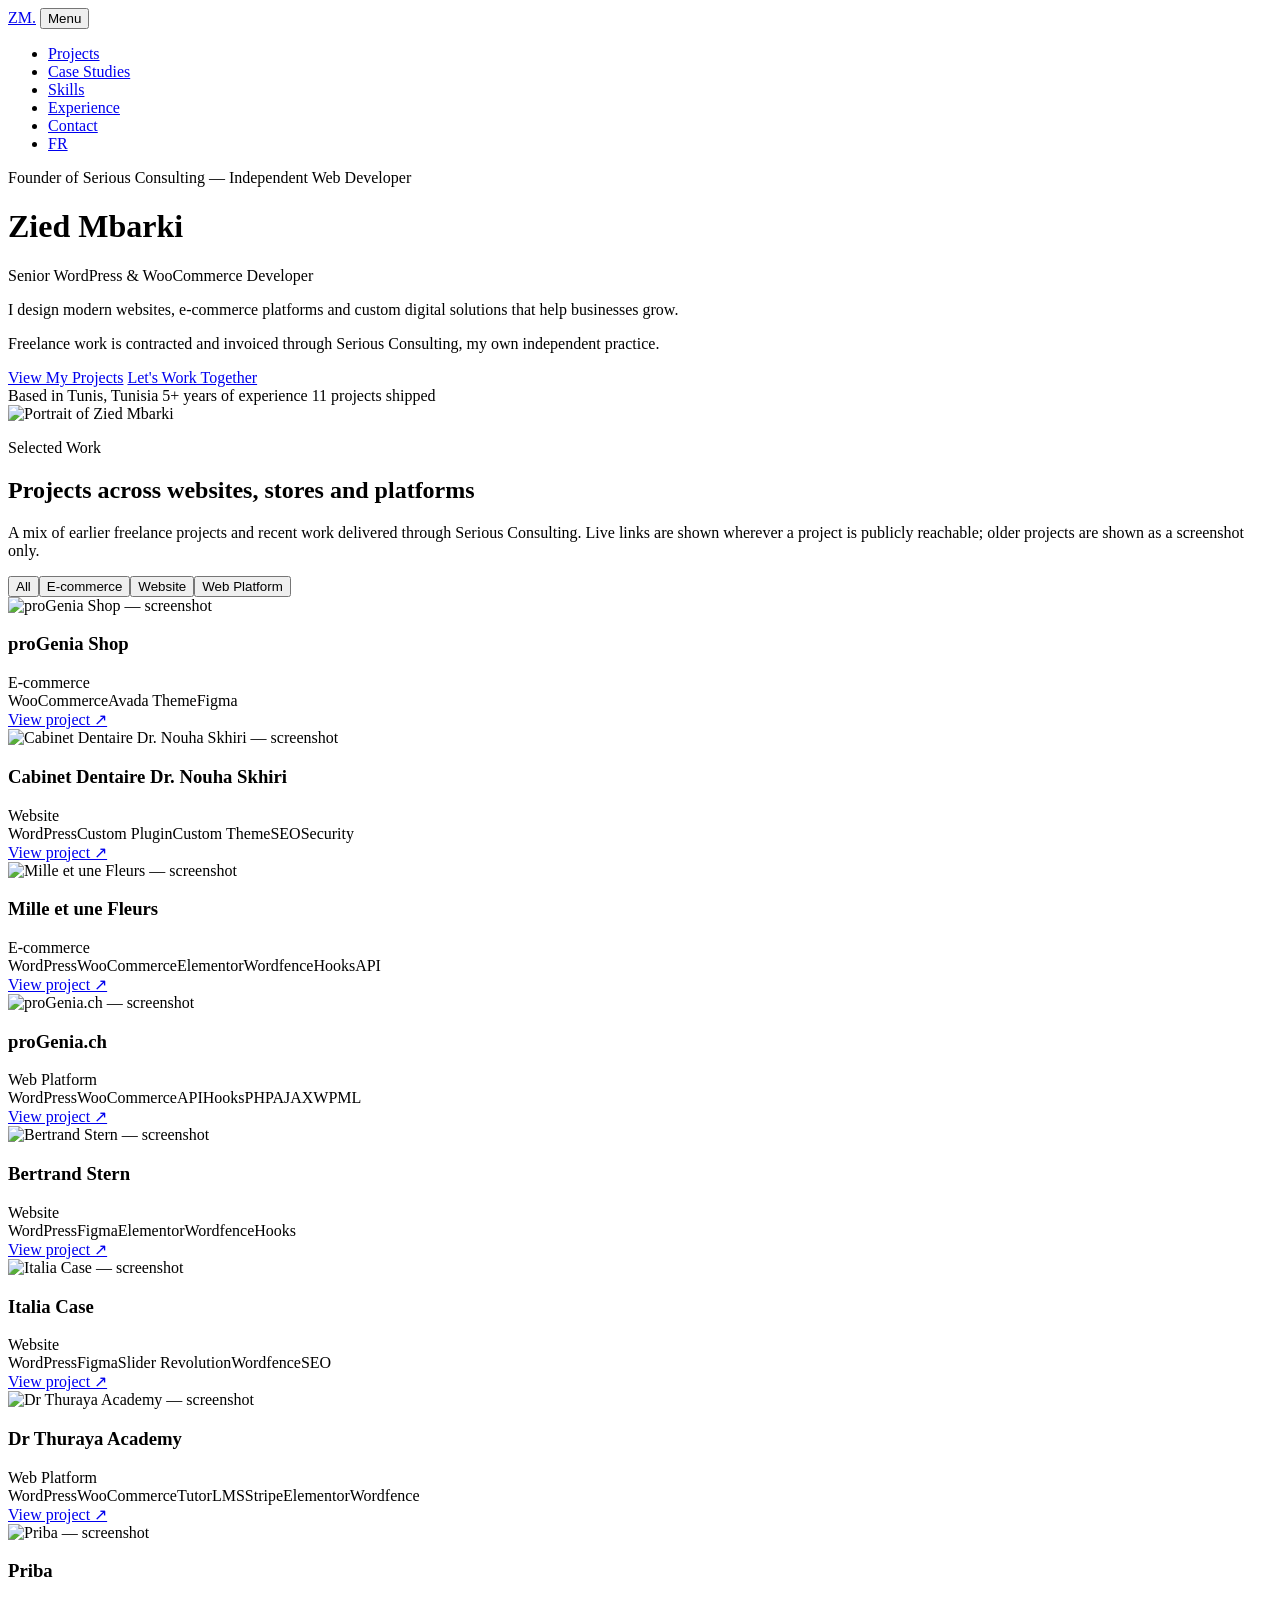
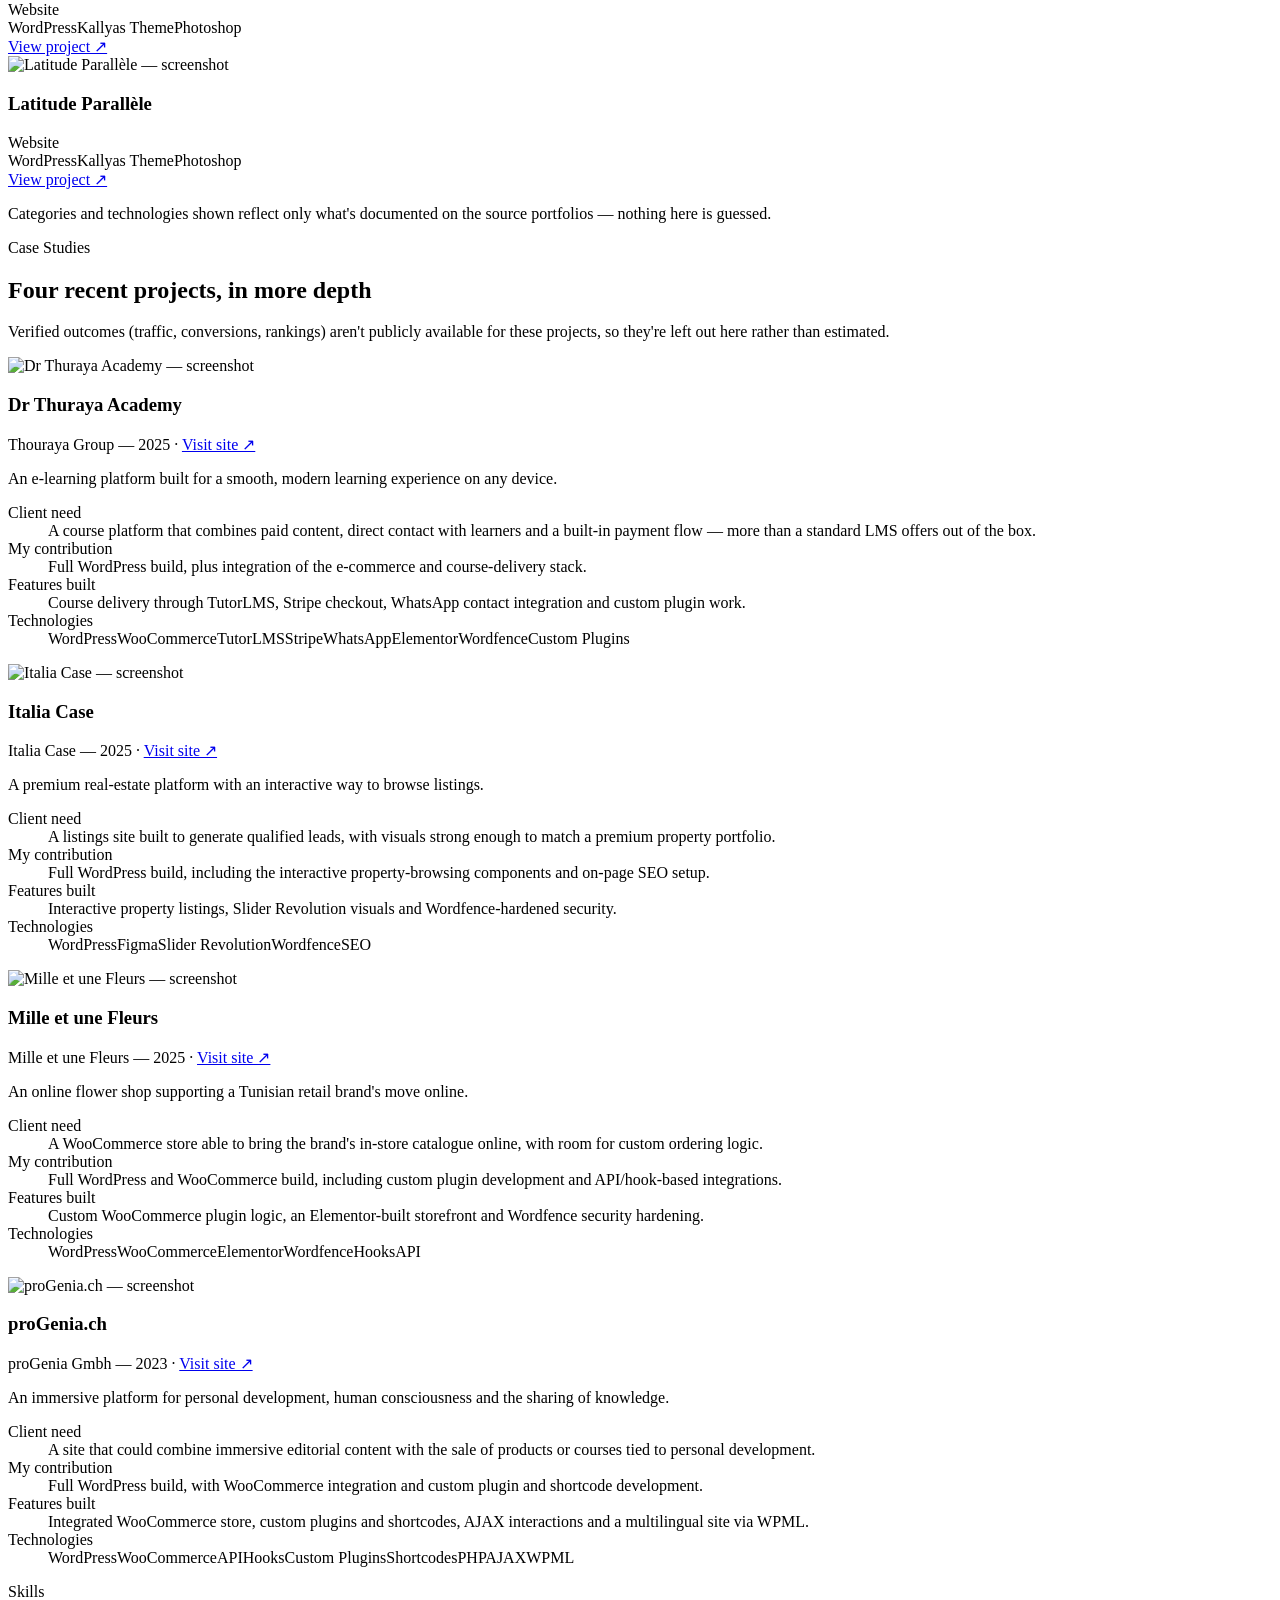
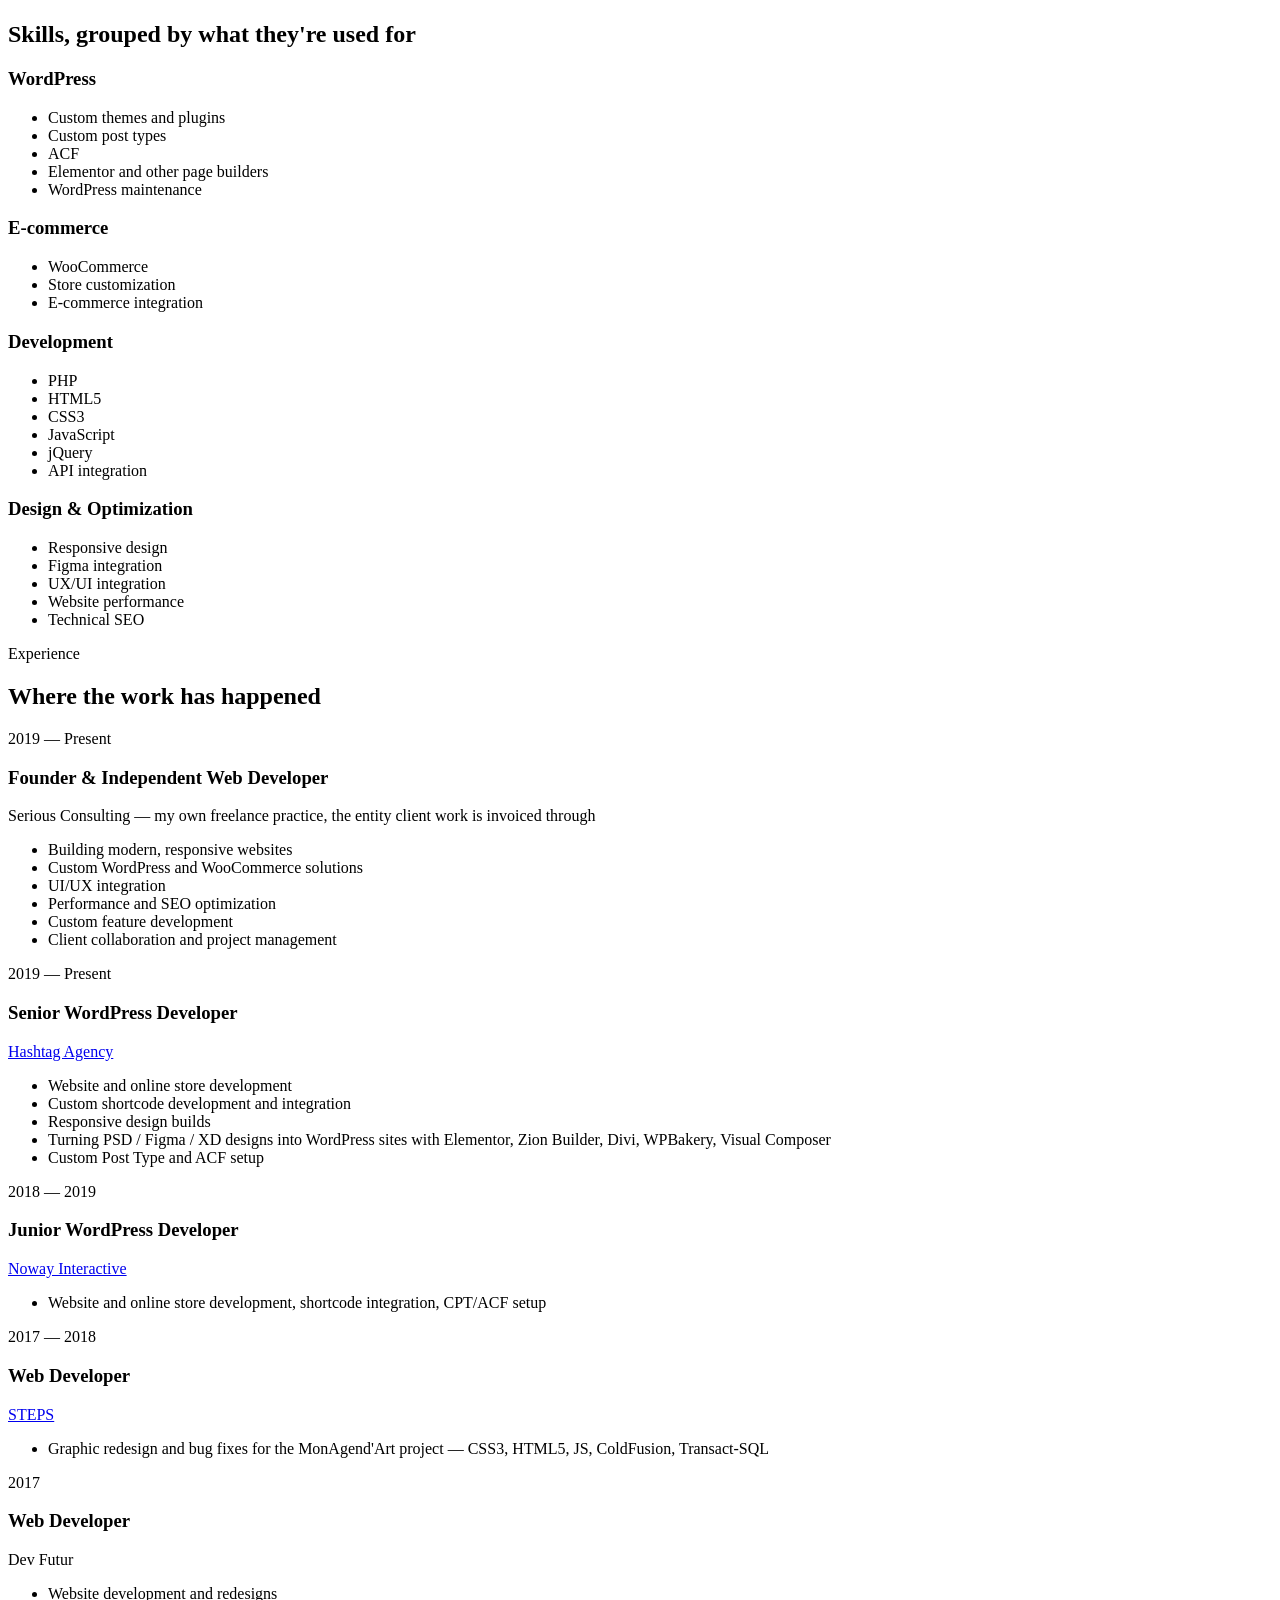
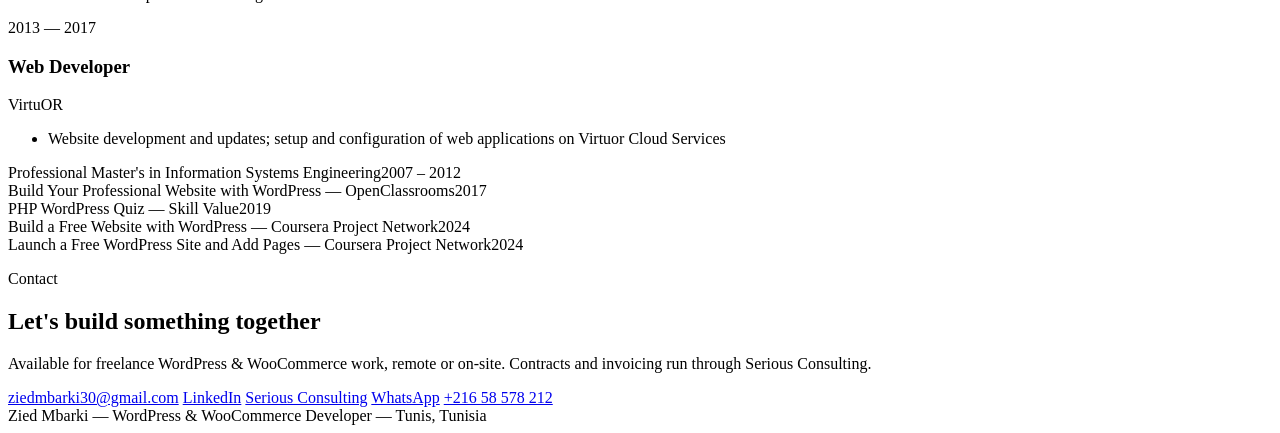
==== index-en.html @ 64e627a9 "Add files via upload" ====
<!DOCTYPE html>
<html lang="en">
<head>
<meta charset="UTF-8">
<meta name="viewport" content="width=device-width, initial-scale=1">
<title>Zied Mbarki — Senior WordPress &amp; WooCommerce Developer</title>
<meta name="description" content="Zied Mbarki is a senior WordPress & WooCommerce developer and founder of Serious Consulting, specializing in modern websites, e-commerce platforms and custom digital solutions.">
<meta name="author" content="Zied Mbarki">
<meta property="og:type" content="website">
<meta property="og:title" content="Zied Mbarki — Senior WordPress & WooCommerce Developer">
<meta property="og:description" content="Modern websites, e-commerce platforms and custom digital solutions, built with WordPress & WooCommerce.">
<meta property="og:url" content="https://ziedm.github.io/index-en.html">
<meta property="og:image" content="https://ziedm.github.io/img/avatars/zied-mbarki-portrait.webp">
<meta name="twitter:card" content="summary_large_image">
<link rel="preconnect" href="https://fonts.googleapis.com">
<link rel="preconnect" href="https://fonts.gstatic.com" crossorigin>
<link href="https://fonts.googleapis.com/css2?family=Space+Grotesk:wght@400;500;600;700&family=Inter:wght@400;500;600&family=JetBrains+Mono:wght@400;500&display=swap" rel="stylesheet">
<link rel="stylesheet" type="text/css" href="css/main.css">
</head>
<body>

<nav>
  <div class="wrap">
    <a class="brand" href="#top">ZM<span style="color:var(--gold)">.</span></a>
    <button class="nav-toggle" id="navToggle" aria-expanded="false">Menu</button>
    <ul id="navList">
      <li><a href="#projects">Projects</a></li>
      <li><a href="#case-studies">Case Studies</a></li>
      <li><a href="#skills">Skills</a></li>
      <li><a href="#experience">Experience</a></li>
      <li><a href="#contact">Contact</a></li>
      <li><a href="index.php">FR</a></li>
    </ul>
  </div>
</nav>

<header class="hero" id="top">
  <div class="wrap hero-flex">
    <div class="hero-text">
      <p class="eyebrow">Founder of Serious Consulting — Independent Web Developer</p>
      <h1>Zied Mbarki</h1>
      <p class="role">Senior WordPress &amp; WooCommerce Developer</p>
      <p class="lede">I design modern websites, e-commerce platforms and custom digital solutions that help businesses grow.</p>
      <p class="note" style="margin-top:16px;">Freelance work is contracted and invoiced through Serious Consulting, my own independent practice.</p>
      <div class="cta-row">
        <a class="btn primary" href="#projects">View My Projects</a>
        <a class="btn" href="#contact">Let's Work Together</a>
      </div>
      <div class="meta">
        <span>Based in Tunis, Tunisia</span>
        <span>5+ years of experience</span>
        <span>11 projects shipped</span>
      </div>
    </div>
    <div class="hero-portrait">
      <img src="img/zied-mbarki-portrait.png" alt="Portrait of Zied Mbarki">
    </div>
  </div>
</header>

<section id="projects">
  <div class="wrap">
    <div class="section-head">
      <p class="eyebrow">Selected Work</p>
      <h2>Projects across websites, stores and platforms</h2>
      <p>A mix of earlier freelance projects and recent work delivered through Serious Consulting. Live links are shown wherever a project is publicly reachable; older projects are shown as a screenshot only.</p>
    </div>
    <div class="filters" id="filters"></div>
    <div class="grid" id="grid"></div>
    <p class="note">Categories and technologies shown reflect only what's documented on the source portfolios — nothing here is guessed.</p>
  </div>
</section>

<section id="case-studies">
  <div class="wrap">
    <div class="section-head">
      <p class="eyebrow">Case Studies</p>
      <h2>Four recent projects, in more depth</h2>
      <p>Verified outcomes (traffic, conversions, rankings) aren't publicly available for these projects, so they're left out here rather than estimated.</p>
    </div>
    <div id="cases"></div>
  </div>
</section>

<section id="skills">
  <div class="wrap">
    <div class="section-head">
      <p class="eyebrow">Skills</p>
      <h2>Skills, grouped by what they're used for</h2>
    </div>
    <div class="skills-grid">
      <div class="skill-col"><h3>WordPress</h3><ul>
        <li>Custom themes and plugins</li><li>Custom post types</li><li>ACF</li><li>Elementor and other page builders</li><li>WordPress maintenance</li>
      </ul></div>
      <div class="skill-col"><h3>E-commerce</h3><ul>
        <li>WooCommerce</li><li>Store customization</li><li>E-commerce integration</li>
      </ul></div>
      <div class="skill-col"><h3>Development</h3><ul>
        <li>PHP</li><li>HTML5</li><li>CSS3</li><li>JavaScript</li><li>jQuery</li><li>API integration</li>
      </ul></div>
      <div class="skill-col"><h3>Design &amp; Optimization</h3><ul>
        <li>Responsive design</li><li>Figma integration</li><li>UX/UI integration</li><li>Website performance</li><li>Technical SEO</li>
      </ul></div>
    </div>
  </div>
</section>

<section id="experience">
  <div class="wrap">
    <div class="section-head">
      <p class="eyebrow">Experience</p>
      <h2>Where the work has happened</h2>
    </div>
    <div class="timeline">
      <div class="job">
        <div class="years">2019 — Present</div>
        <div>
          <h3>Founder &amp; Independent Web Developer</h3>
          <div class="org">Serious Consulting — my own freelance practice, the entity client work is invoiced through</div>
          <ul>
            <li>Building modern, responsive websites</li>
            <li>Custom WordPress and WooCommerce solutions</li>
            <li>UI/UX integration</li>
            <li>Performance and SEO optimization</li>
            <li>Custom feature development</li>
            <li>Client collaboration and project management</li>
          </ul>
        </div>
      </div>
      <div class="job">
        <div class="years">2019 — Present</div>
        <div>
          <h3>Senior WordPress Developer</h3>
          <div class="org"><a href="https://hashtag-agency.com/" target="_blank" rel="noopener">Hashtag Agency</a></div>
          <ul>
            <li>Website and online store development</li>
            <li>Custom shortcode development and integration</li>
            <li>Responsive design builds</li>
            <li>Turning PSD / Figma / XD designs into WordPress sites with Elementor, Zion Builder, Divi, WPBakery, Visual Composer</li>
            <li>Custom Post Type and ACF setup</li>
          </ul>
        </div>
      </div>
      <div class="job">
        <div class="years">2018 — 2019</div>
        <div>
          <h3>Junior WordPress Developer</h3>
          <div class="org"><a href="https://nowayinteractive.com" target="_blank" rel="noopener">Noway Interactive</a></div>
          <ul><li>Website and online store development, shortcode integration, CPT/ACF setup</li></ul>
        </div>
      </div>
      <div class="job">
        <div class="years">2017 — 2018</div>
        <div>
          <h3>Web Developer</h3>
          <div class="org"><a href="https://steps.tn" target="_blank" rel="noopener">STEPS</a></div>
          <ul><li>Graphic redesign and bug fixes for the MonAgend'Art project — CSS3, HTML5, JS, ColdFusion, Transact-SQL</li></ul>
        </div>
      </div>
      <div class="job">
        <div class="years">2017</div>
        <div><h3>Web Developer</h3><div class="org">Dev Futur</div><ul><li>Website development and redesigns</li></ul></div>
      </div>
      <div class="job">
        <div class="years">2013 — 2017</div>
        <div><h3>Web Developer</h3><div class="org">VirtuOR</div><ul><li>Website development and updates; setup and configuration of web applications on Virtuor Cloud Services</li></ul></div>
      </div>
    </div>
    <div class="edu">
      <div class="edu-row"><span>Professional Master's in Information Systems Engineering</span><span class="y">2007 – 2012</span></div>
      <div class="edu-row"><span>Build Your Professional Website with WordPress — OpenClassrooms</span><span class="y">2017</span></div>
      <div class="edu-row"><span>PHP WordPress Quiz — Skill Value</span><span class="y">2019</span></div>
      <div class="edu-row"><span>Build a Free Website with WordPress — Coursera Project Network</span><span class="y">2024</span></div>
      <div class="edu-row"><span>Launch a Free WordPress Site and Add Pages — Coursera Project Network</span><span class="y">2024</span></div>
    </div>
  </div>
</section>

<section id="contact">
  <div class="wrap">
    <div class="section-head">
      <p class="eyebrow">Contact</p>
      <h2>Let's build something together</h2>
      <p>Available for freelance WordPress &amp; WooCommerce work, remote or on-site. Contracts and invoicing run through Serious Consulting.</p>
    </div>
    <div class="contact-box">
      <a class="primary" href="mailto:ziedmbarki30@gmail.com">ziedmbarki30@gmail.com</a>
      <a href="https://www.linkedin.com/in/ziedmbarki30/" target="_blank" rel="noopener">LinkedIn</a>
      <a href="https://serious-consulting.com" target="_blank" rel="noopener">Serious Consulting</a>
      <a href="https://api.whatsapp.com/send?phone=21658578212" target="_blank" rel="noopener">WhatsApp</a>
      <a href="tel:+21658578212">+216 58 578 212</a>
    </div>
  </div>
</section>

<footer>Zied Mbarki — WordPress &amp; WooCommerce Developer — Tunis, Tunisia</footer>

<script>
// ---- Project data (only documented facts — see PROJECT-NOTES.md for sourcing) ----
const projects = [
  {name:"proGenia Shop", cat:"E-commerce", tags:["WooCommerce","Avada Theme","Figma"], img:"img/projects/shop-800.webp", url:"https://progenia.ch/shop/"},
  {name:"Cabinet Dentaire Dr. Nouha Skhiri", cat:"Website", tags:["WordPress","Custom Plugin","Custom Theme","SEO","Security"], img:"https://serious-consulting.com/wp-content/uploads/2026/07/cabinet-dentaire-ns.webp", url:"https://cabinet-dentaire-ns.com"},
  {name:"Mille et une Fleurs", cat:"E-commerce", tags:["WordPress","WooCommerce","Elementor","Wordfence","Hooks","API"], img:"https://serious-consulting.com/wp-content/uploads/2026/04/boutique-en-ligne.webp", url:"https://mille-et-une-fleurs.tn"},
  {name:"proGenia.ch", cat:"Web Platform", tags:["WordPress","WooCommerce","API","Hooks","PHP","AJAX","WPML"], img:"https://serious-consulting.com/wp-content/uploads/2026/04/Plateforme-de-developpement-personnel.webp", url:"https://proGenia.ch"},
  {name:"Bertrand Stern", cat:"Website", tags:["WordPress","Figma","Elementor","Wordfence","Hooks"], img:"https://serious-consulting.com/wp-content/uploads/2026/04/bertrandstern_-website.webp", url:"https://www.bertrandstern.de"},
  {name:"Italia Case", cat:"Website", tags:["WordPress","Figma","Slider Revolution","Wordfence","SEO"], img:"https://serious-consulting.com/wp-content/uploads/2026/04/italia_case_website.webp", url:"https://www.italia-case.com"},
  {name:"Dr Thuraya Academy", cat:"Web Platform", tags:["WordPress","WooCommerce","TutorLMS","Stripe","Elementor","Wordfence"], img:"https://serious-consulting.com/wp-content/uploads/2026/04/thouraya_group_serious_consulting.webp", url:"https://thourayagroup.com"},
  {name:"Priba", cat:"Website", tags:["WordPress","Kallyas Theme","Photoshop"], img:"img/projects/priba-800.webp", url:"https://priba.tn/"},
  {name:"Latitude Parallèle", cat:"Website", tags:["WordPress","Kallyas Theme","Photoshop"], img:"img/projects/latitude-800.webp", url:"https://www.latitudeparallele.com/fr/"},
  ];

const grid = document.getElementById('grid');
const filtersEl = document.getElementById('filters');
const cats = ["All", ...new Set(projects.map(p=>p.cat))];

function render(list){
  grid.innerHTML = list.map(p=>`
    <div class="card">
      <div class="thumb"><img src="${p.img}" alt="${p.name} — screenshot" loading="lazy"></div>
      <div class="body">
        <h3>${p.name}</h3>
        <div class="cat">${p.cat}</div>
        <div class="tags">${p.tags.map(t=>`<span>${t}</span>`).join('')}</div>
        ${p.url
          ? `<a class="view" href="${p.url}" target="_blank" rel="noopener">View project ↗</a>`
          : `<span class="view disabled">Live link not published</span>`}
      </div>
    </div>`).join('');
}

filtersEl.innerHTML = cats.map((c,i)=>`<button data-cat="${c}" class="${i===0?'active':''}">${c}</button>`).join('');
filtersEl.addEventListener('click', e=>{
  if(e.target.tagName !== 'BUTTON') return;
  filtersEl.querySelectorAll('button').forEach(b=>b.classList.remove('active'));
  e.target.classList.add('active');
  const c = e.target.dataset.cat;
  render(c==='All' ? projects : projects.filter(p=>p.cat===c));
});
render(projects);

document.getElementById('navToggle').addEventListener('click', ()=>{
  document.getElementById('navList').classList.toggle('open');
});

// ---- Case studies (only documented facts) ----
const cases = [
  {
    name:"Dr Thuraya Academy", client:"Thouraya Group", year:"2025",
    img:"https://serious-consulting.com/wp-content/uploads/2026/04/thouraya_group_serious_consulting.webp",
    url:"https://thourayagroup.com",
    summary:"An e-learning platform built for a smooth, modern learning experience on any device.",
    need:"A course platform that combines paid content, direct contact with learners and a built-in payment flow — more than a standard LMS offers out of the box.",
    contribution:"Full WordPress build, plus integration of the e-commerce and course-delivery stack.",
    features:"Course delivery through TutorLMS, Stripe checkout, WhatsApp contact integration and custom plugin work.",
    tech:["WordPress","WooCommerce","TutorLMS","Stripe","WhatsApp","Elementor","Wordfence","Custom Plugins"]
  },
  {
    name:"Italia Case", client:"Italia Case", year:"2025",
    img:"https://serious-consulting.com/wp-content/uploads/2026/04/italia_case_website.webp",
    url:"https://www.italia-case.com",
    summary:"A premium real-estate platform with an interactive way to browse listings.",
    need:"A listings site built to generate qualified leads, with visuals strong enough to match a premium property portfolio.",
    contribution:"Full WordPress build, including the interactive property-browsing components and on-page SEO setup.",
    features:"Interactive property listings, Slider Revolution visuals and Wordfence-hardened security.",
    tech:["WordPress","Figma","Slider Revolution","Wordfence","SEO"]
  },
  {
    name:"Mille et une Fleurs", client:"Mille et une Fleurs", year:"2025",
    img:"https://serious-consulting.com/wp-content/uploads/2026/04/boutique-en-ligne.webp",
    url:"https://mille-et-une-fleurs.tn",
    summary:"An online flower shop supporting a Tunisian retail brand's move online.",
    need:"A WooCommerce store able to bring the brand's in-store catalogue online, with room for custom ordering logic.",
    contribution:"Full WordPress and WooCommerce build, including custom plugin development and API/hook-based integrations.",
    features:"Custom WooCommerce plugin logic, an Elementor-built storefront and Wordfence security hardening.",
    tech:["WordPress","WooCommerce","Elementor","Wordfence","Hooks","API"]
  },
  {
    name:"proGenia.ch", client:"proGenia Gmbh", year:"2023",
    img:"https://serious-consulting.com/wp-content/uploads/2026/04/Plateforme-de-developpement-personnel.webp",
    url:"https://proGenia.ch",
    summary:"An immersive platform for personal development, human consciousness and the sharing of knowledge.",
    need:"A site that could combine immersive editorial content with the sale of products or courses tied to personal development.",
    contribution:"Full WordPress build, with WooCommerce integration and custom plugin and shortcode development.",
    features:"Integrated WooCommerce store, custom plugins and shortcodes, AJAX interactions and a multilingual site via WPML.",
    tech:["WordPress","WooCommerce","API","Hooks","Custom Plugins","Shortcodes","PHP","AJAX","WPML"]
  },
];

document.getElementById('cases').innerHTML = cases.map(c=>`
  <div class="case">
    <div class="thumb"><img src="${c.img}" alt="${c.name} — screenshot" loading="lazy"></div>
    <div>
      <h3>${c.name}</h3>
      <div class="client">${c.client} — ${c.year} · <a href="${c.url}" target="_blank" rel="noopener">Visit site ↗</a></div>
      <p>${c.summary}</p>
      <dl>
        <dt>Client need</dt><dd>${c.need}</dd>
        <dt>My contribution</dt><dd>${c.contribution}</dd>
        <dt>Features built</dt><dd>${c.features}</dd>
        <dt>Technologies</dt><dd><div class="tags">${c.tech.map(t=>`<span>${t}</span>`).join('')}</div></dd>
      </dl>
    </div>
  </div>`).join('');
</script>
</body>
</html>
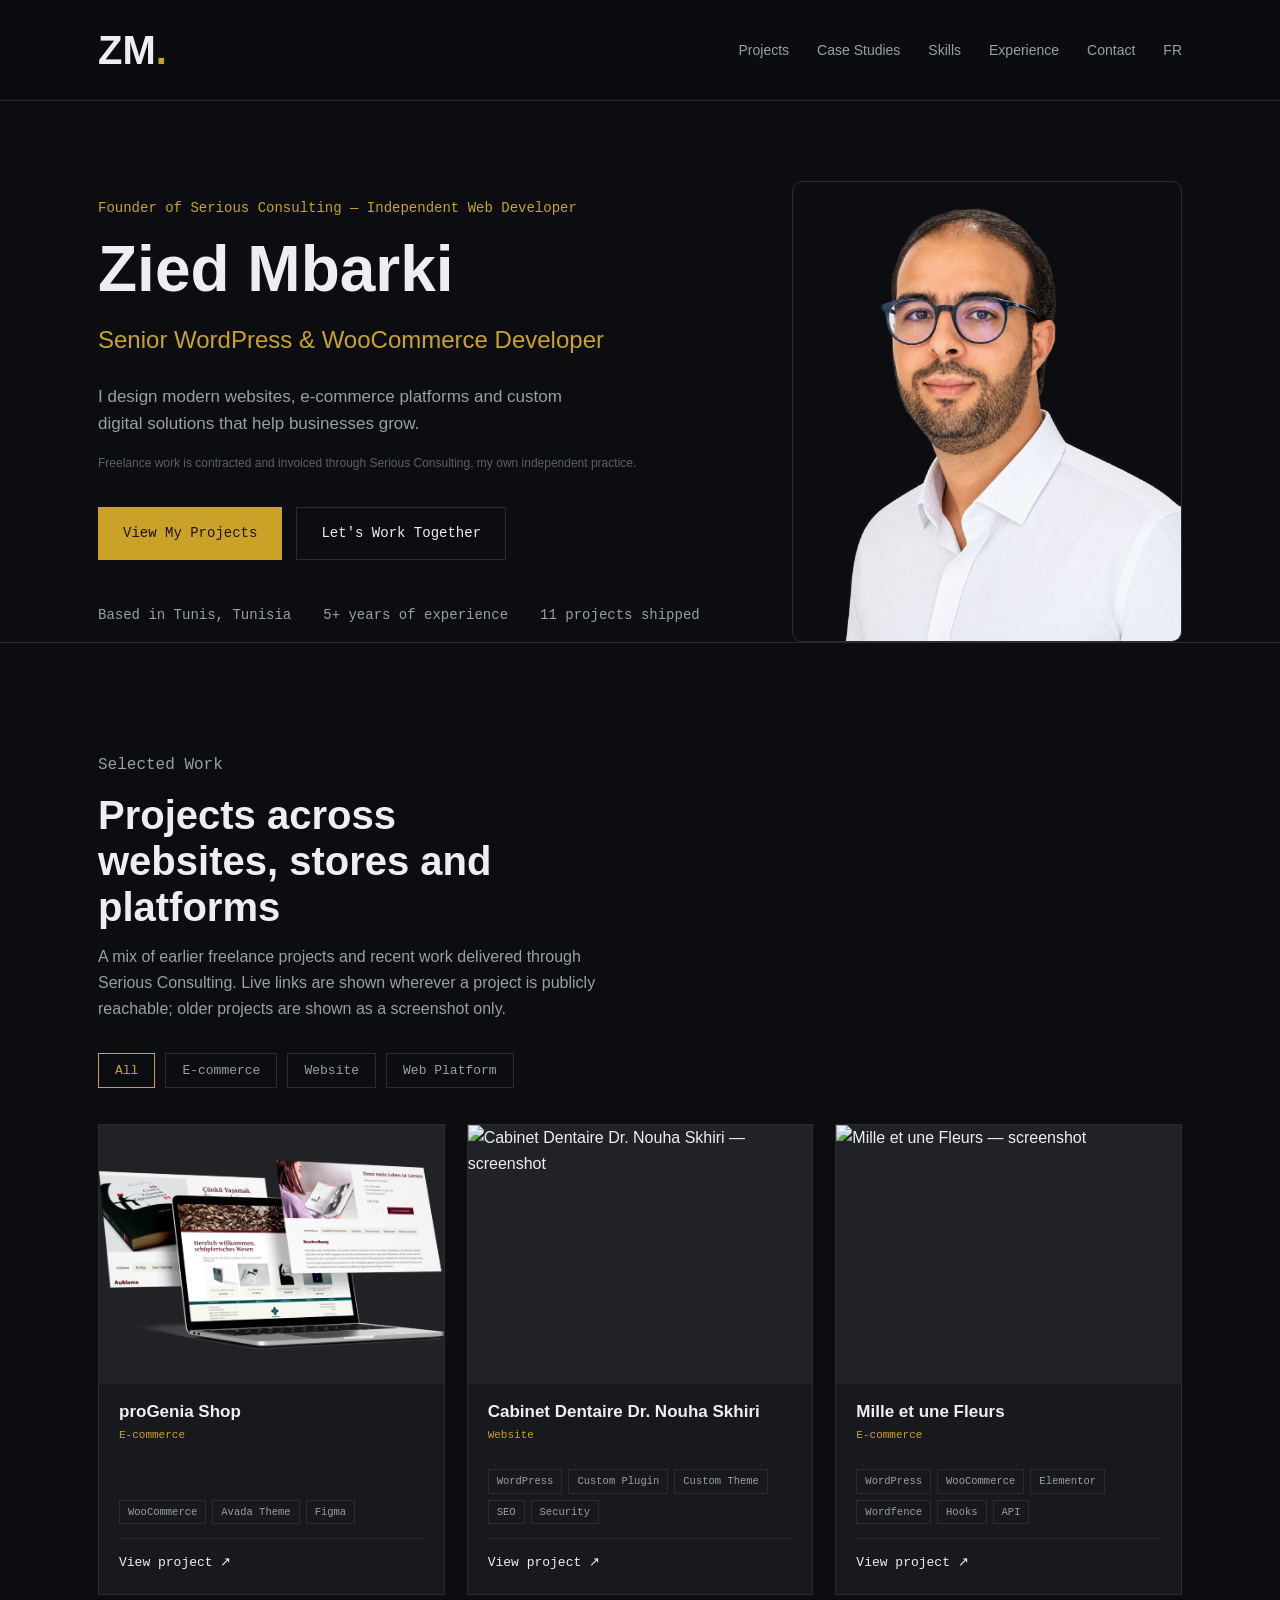
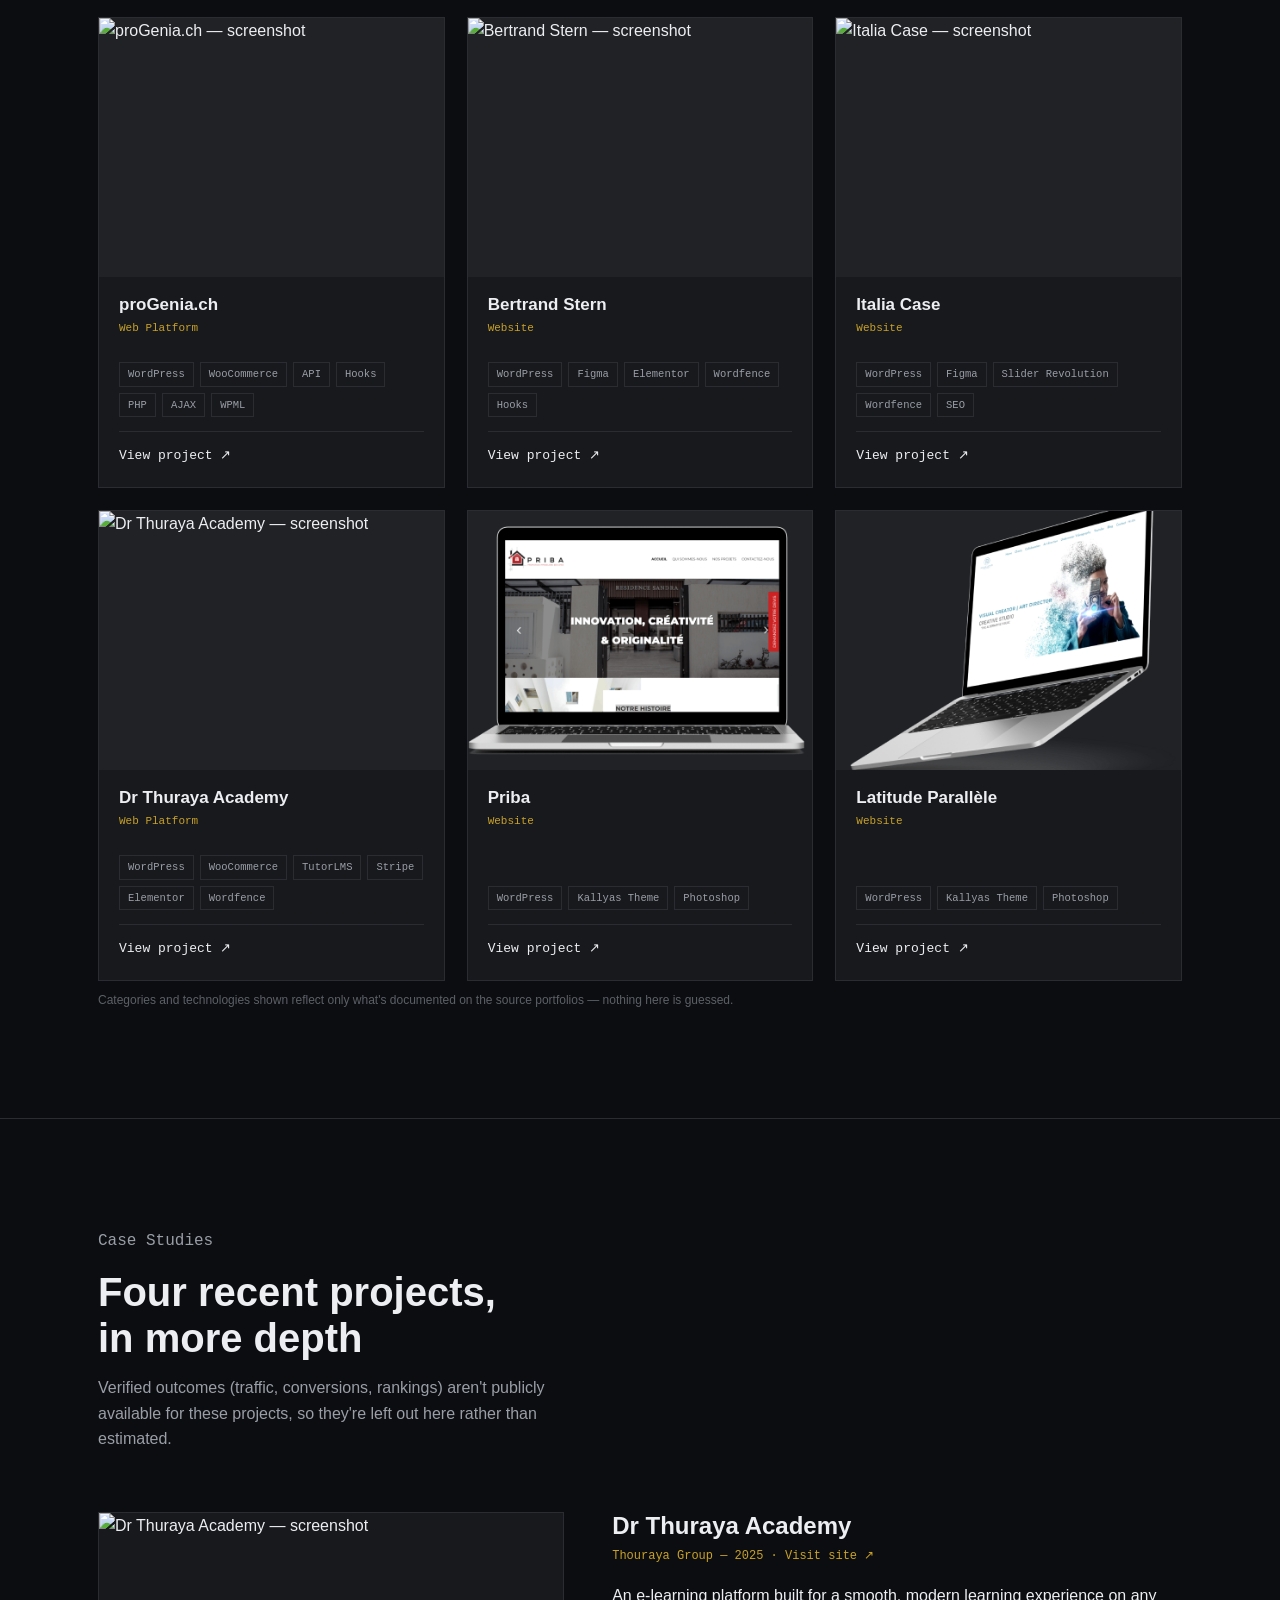
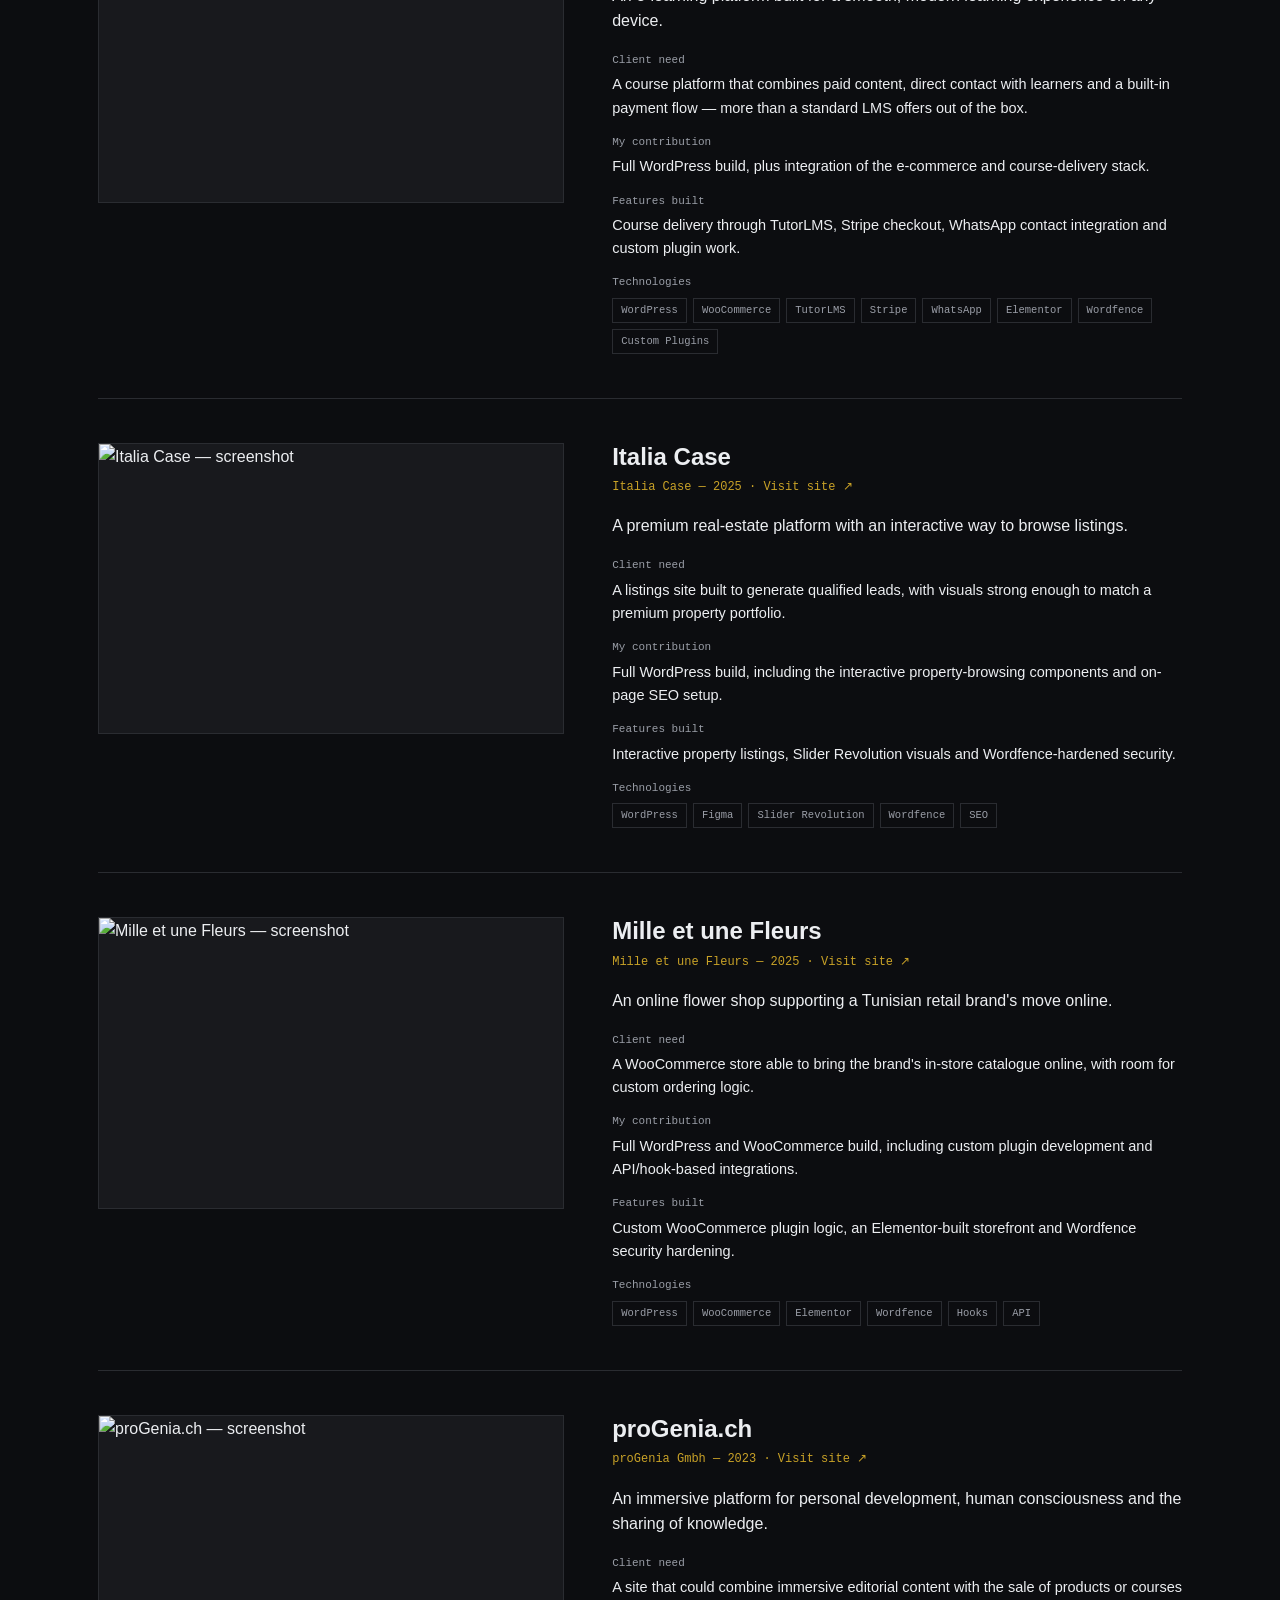
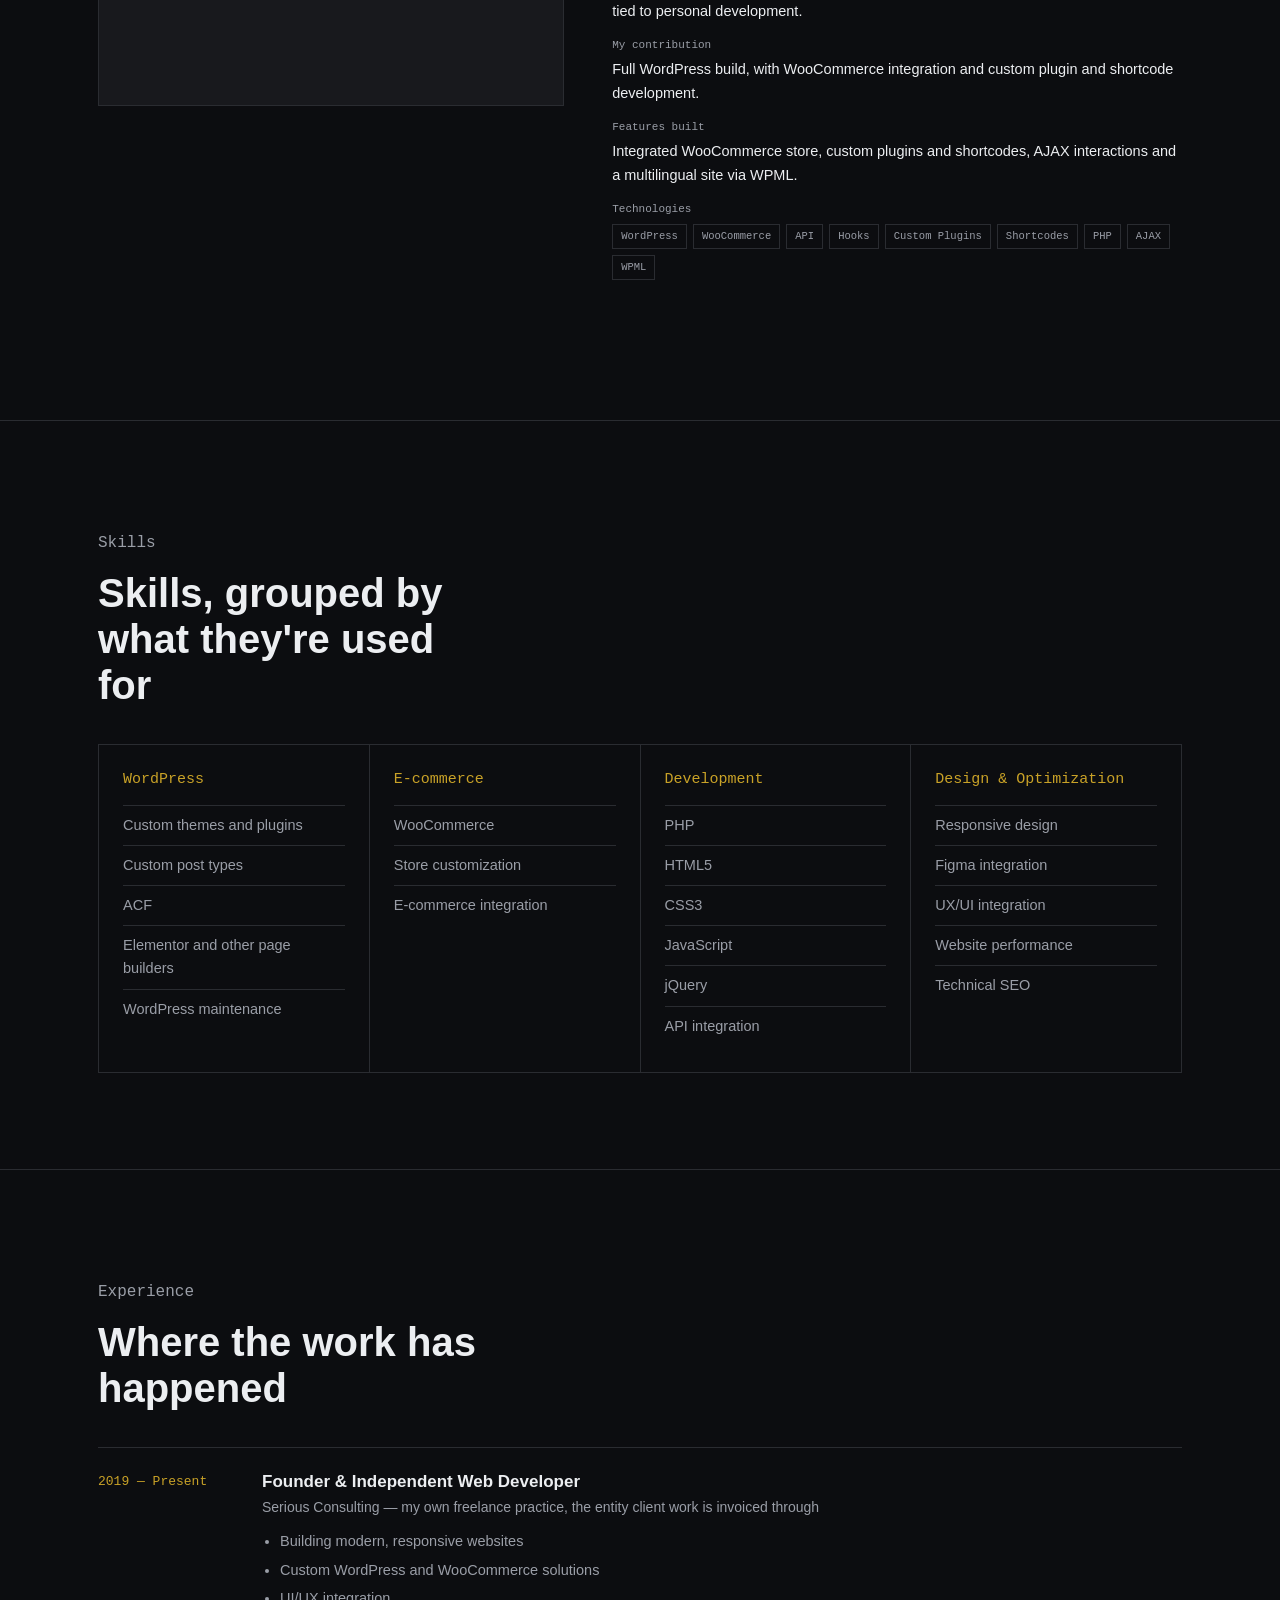
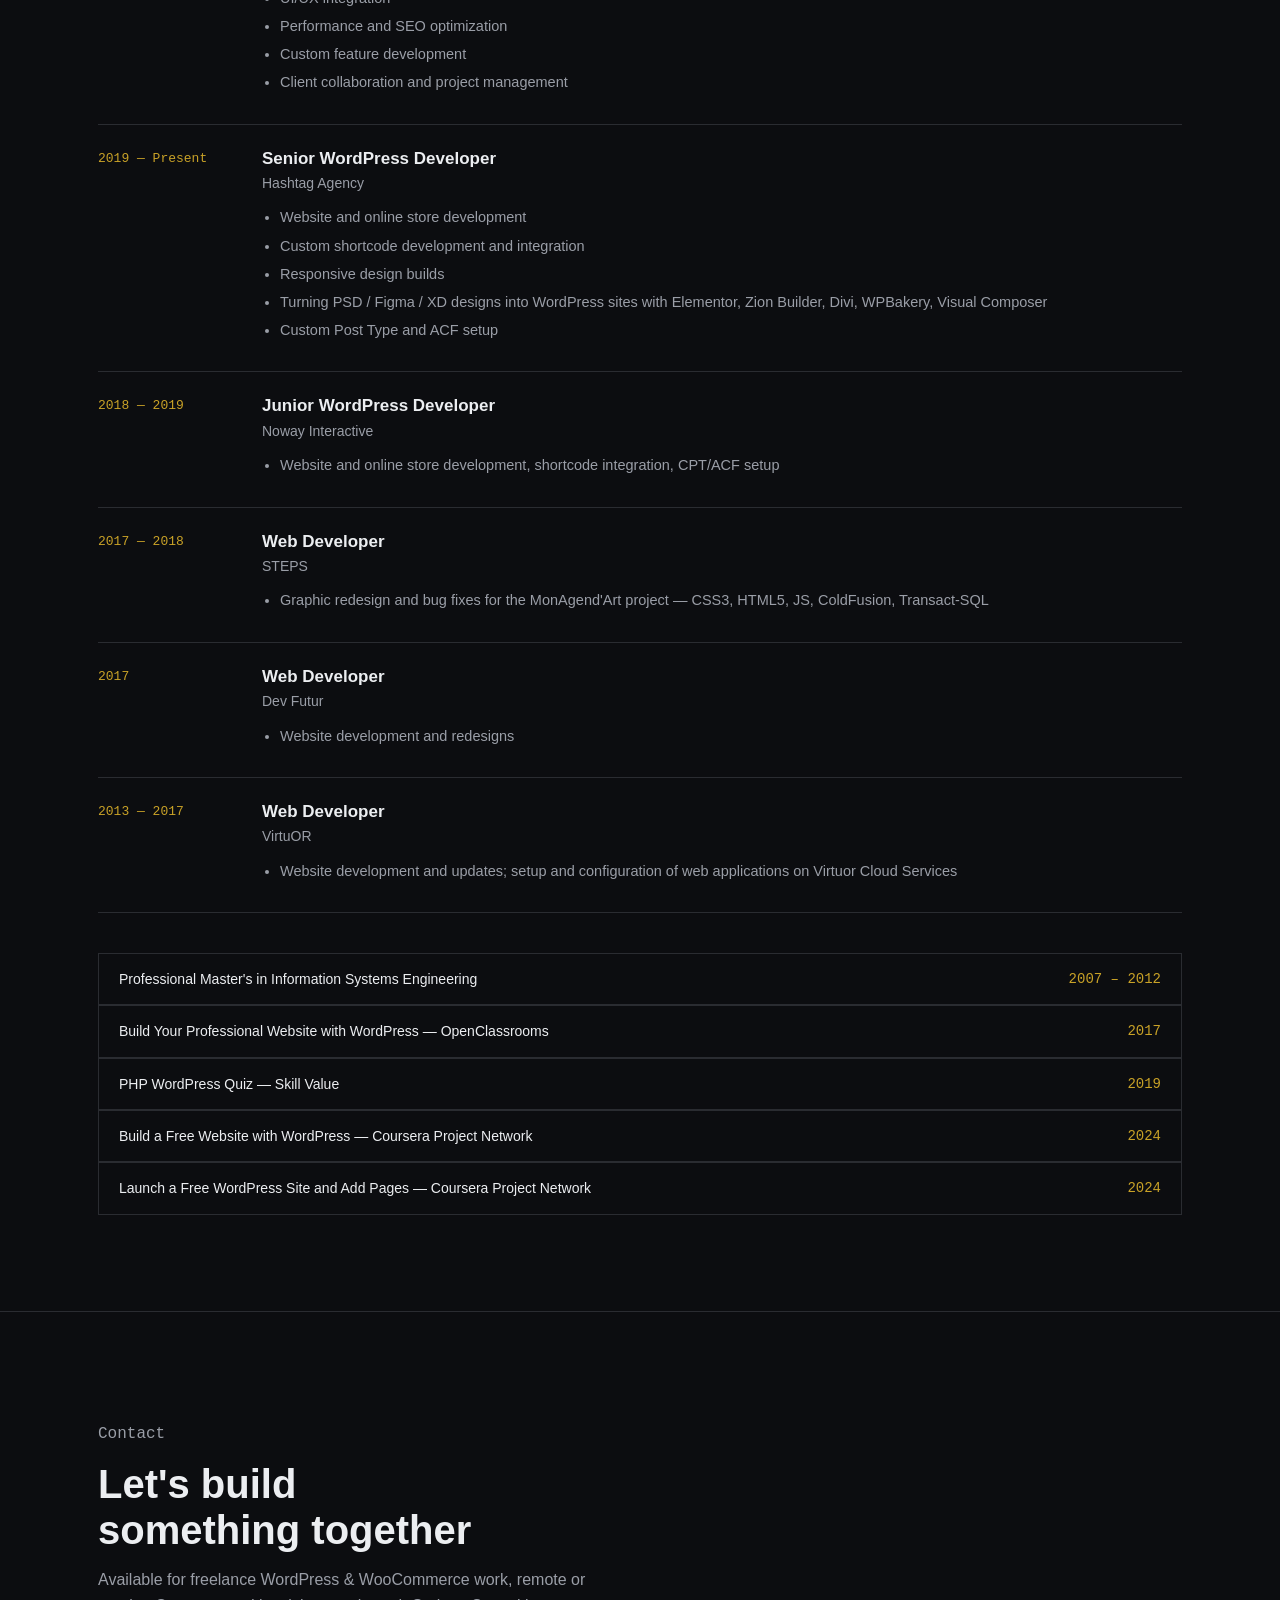
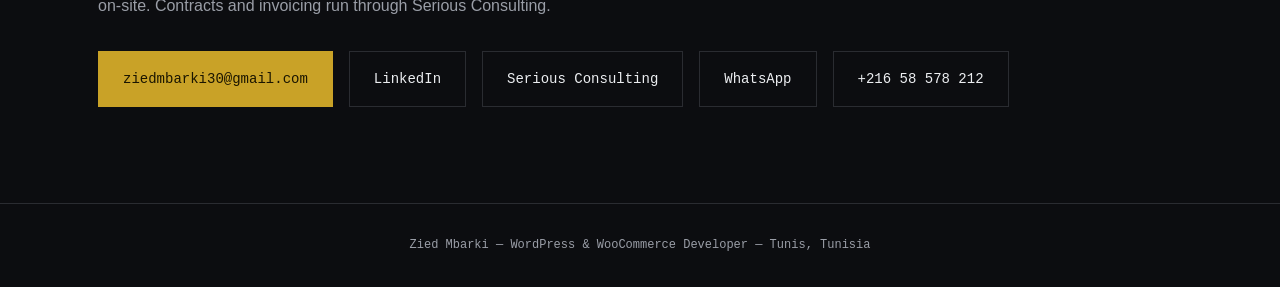
==== commit d2c9f915: "main" ====
--- a/index-en.html
+++ b/index-en.html
@@ -15,7 +15,7 @@
 <link rel="preconnect" href="https://fonts.googleapis.com">
 <link rel="preconnect" href="https://fonts.gstatic.com" crossorigin>
 <link href="https://fonts.googleapis.com/css2?family=Space+Grotesk:wght@400;500;600;700&family=Inter:wght@400;500;600&family=JetBrains+Mono:wght@400;500&display=swap" rel="stylesheet">
-<link rel="stylesheet" type="text/css" href="css/main.css">
+<link rel="stylesheet" type="text/css" href="main.css">
 </head>
 <body>
 
@@ -198,15 +198,15 @@
 <script>
 // ---- Project data (only documented facts — see PROJECT-NOTES.md for sourcing) ----
 const projects = [
-  {name:"proGenia Shop", cat:"E-commerce", tags:["WooCommerce","Avada Theme","Figma"], img:"img/projects/shop-800.webp", url:"https://progenia.ch/shop/"},
+  {name:"proGenia Shop", cat:"E-commerce", tags:["WooCommerce","Avada Theme","Figma"], img:"shop-800.webp", url:"https://progenia.ch/shop/"},
   {name:"Cabinet Dentaire Dr. Nouha Skhiri", cat:"Website", tags:["WordPress","Custom Plugin","Custom Theme","SEO","Security"], img:"https://serious-consulting.com/wp-content/uploads/2026/07/cabinet-dentaire-ns.webp", url:"https://cabinet-dentaire-ns.com"},
   {name:"Mille et une Fleurs", cat:"E-commerce", tags:["WordPress","WooCommerce","Elementor","Wordfence","Hooks","API"], img:"https://serious-consulting.com/wp-content/uploads/2026/04/boutique-en-ligne.webp", url:"https://mille-et-une-fleurs.tn"},
   {name:"proGenia.ch", cat:"Web Platform", tags:["WordPress","WooCommerce","API","Hooks","PHP","AJAX","WPML"], img:"https://serious-consulting.com/wp-content/uploads/2026/04/Plateforme-de-developpement-personnel.webp", url:"https://proGenia.ch"},
   {name:"Bertrand Stern", cat:"Website", tags:["WordPress","Figma","Elementor","Wordfence","Hooks"], img:"https://serious-consulting.com/wp-content/uploads/2026/04/bertrandstern_-website.webp", url:"https://www.bertrandstern.de"},
   {name:"Italia Case", cat:"Website", tags:["WordPress","Figma","Slider Revolution","Wordfence","SEO"], img:"https://serious-consulting.com/wp-content/uploads/2026/04/italia_case_website.webp", url:"https://www.italia-case.com"},
   {name:"Dr Thuraya Academy", cat:"Web Platform", tags:["WordPress","WooCommerce","TutorLMS","Stripe","Elementor","Wordfence"], img:"https://serious-consulting.com/wp-content/uploads/2026/04/thouraya_group_serious_consulting.webp", url:"https://thourayagroup.com"},
-  {name:"Priba", cat:"Website", tags:["WordPress","Kallyas Theme","Photoshop"], img:"img/projects/priba-800.webp", url:"https://priba.tn/"},
-  {name:"Latitude Parallèle", cat:"Website", tags:["WordPress","Kallyas Theme","Photoshop"], img:"img/projects/latitude-800.webp", url:"https://www.latitudeparallele.com/fr/"},
+  {name:"Priba", cat:"Website", tags:["WordPress","Kallyas Theme","Photoshop"], img:"priba-800.webp", url:"https://priba.tn/"},
+  {name:"Latitude Parallèle", cat:"Website", tags:["WordPress","Kallyas Theme","Photoshop"], img:"latitude-800.webp", url:"https://www.latitudeparallele.com/fr/"},
   ];
 
 const grid = document.getElementById('grid');
--- a/main.css
+++ b/main.css
@@ -0,0 +1,119 @@
+:root{
+    --bg:#0c0d10; --surface:#18191d; --surface-2:#202226; --line:#2a2c31;
+    --text:#eceef1; --text-mute:#9a9ea7; --gold:#c9a227; --gold-soft:#8a7327;
+    --display:'Space Grotesk',sans-serif; --body:'Inter',sans-serif; --mono:'JetBrains Mono',monospace;
+    --maxw:1140px;
+  }
+  *{box-sizing:border-box;}
+  html{scroll-behavior:smooth;}
+  body{margin:0;background:var(--bg);color:var(--text);font-family:var(--body);line-height:1.6;}
+  a{color:inherit;text-decoration:none;}
+  img{max-width:100%;display:block;}
+  .wrap{max-width:var(--maxw);margin:0 auto;padding:0 28px;}
+  h1,h2,h3{font-family:var(--display);font-weight:600;margin:0;line-height:1.15;}
+  section{padding:96px 0;border-top:1px solid var(--line);}
+  .eyebrow{font-family:var(--mono);font-size:13px;color:var(--gold);margin:0 0 14px;}
+  .section-head h2{font-size:clamp(28px,4vw,40px);max-width:18ch;}
+  .section-head p{color:var(--text-mute);max-width:56ch;margin-top:14px;font-size:16px;}
+  :focus-visible{outline:2px solid var(--gold);outline-offset:3px;}
+
+  /* NAV */
+  nav{position:sticky;top:0;z-index:50;background:rgba(12,13,16,.86);backdrop-filter:blur(10px);border-bottom:1px solid var(--line);}
+  nav .wrap{display:flex;align-items:center;justify-content:space-between;padding:18px 28px;}
+  nav .brand{font-family:var(--display);font-weight:700;font-size:40px;}
+  nav ul{list-style:none;display:flex;gap:28px;margin:0;padding:0;}
+  nav ul a{font-size:14px;color:var(--text-mute);transition:color .15s;}
+  nav ul a:hover{color:var(--text);}
+  .nav-toggle{display:none;background:none;border:1px solid var(--line);color:var(--text);padding:8px 12px;font-family:var(--mono);font-size:13px;}
+  @media(max-width:760px){
+    nav ul{position:fixed;inset:64px 0 auto 0;background:var(--bg);flex-direction:column;padding:20px 28px;border-bottom:1px solid var(--line);display:none;}
+    nav ul.open{display:flex;}
+    .nav-toggle{display:block;}
+  }
+
+  /* HERO */
+  .hero{border-top:none;padding-top:80px;}
+  .hero .eyebrow{font-size:14px;}
+  .hero h1{font-size:clamp(38px,6vw,64px);max-width:14ch;}
+  .hero .role{font-size:clamp(19px,2.4vw,24px);color:var(--gold);margin-top:14px;font-family:var(--display);font-weight:500;}
+  .hero p.lede{color:var(--text-mute);max-width:52ch;margin-top:20px;font-size:17px;}
+  .hero .cta-row{display:flex;gap:14px;margin-top:34px;flex-wrap:wrap;}
+  .btn{font-family:var(--mono);font-size:14px;padding:14px 24px;border:1px solid var(--line);color:var(--text);transition:border-color .15s,color .15s;}
+  .btn.primary{background:var(--gold);border-color:var(--gold);color:#1a1500;}
+  .btn:hover{border-color:var(--gold);color:var(--gold);}
+  .btn.primary:hover{opacity:.9;color:#1a1500;}
+  .hero .meta{margin-top:44px;display:flex;gap:32px;flex-wrap:wrap;color:var(--text-mute);font-size:14px;font-family:var(--mono);}
+
+  /* PROJECTS */
+  .filters{display:flex;gap:10px;flex-wrap:wrap;margin:32px 0 36px;}
+  .filters button{font-family:var(--mono);font-size:13px;background:none;border:1px solid var(--line);color:var(--text-mute);padding:9px 16px;cursor:pointer;transition:.15s;}
+  .filters button.active,.filters button:hover{border-color:var(--gold);color:var(--gold);}
+  .grid{display:grid;grid-template-columns:repeat(3,1fr);gap:22px;}
+  @media(max-width:900px){.grid{grid-template-columns:repeat(2,1fr);}}
+  @media(max-width:600px){.grid{grid-template-columns:1fr;}}
+  .card{background:var(--surface);border:1px solid var(--line);overflow:hidden;display:flex;flex-direction:column;}
+  .card .thumb{aspect-ratio:4/3;overflow:hidden;background:var(--surface-2);}
+  .card .thumb img{width:100%;height:100%;object-fit:cover;}
+  .card .body{padding:18px 20px 20px;flex:1;display:flex;flex-direction:column;}
+  .card h3{font-size:17px;}
+  .card .cat{font-family:var(--mono);font-size:11px;color:var(--gold);margin:6px 0 10px;}
+  .card .tags{display:flex;flex-wrap:wrap;gap:6px;margin-top:auto;padding-top:14px;}
+  .card .tags span{font-family:var(--mono);font-size:10.5px;color:var(--text-mute);border:1px solid var(--line);padding:3px 8px;}
+  .card .view{margin-top:14px;font-family:var(--mono);font-size:13px;color:var(--text);border-top:1px solid var(--line);padding-top:14px;}
+  .card .view:hover{color:var(--gold);}
+  .card .view.disabled{color:#565a62;cursor:default;}
+
+  /* CASE STUDIES */
+  .case{display:grid;grid-template-columns:0.9fr 1.1fr;gap:48px;padding:44px 0;border-bottom:1px solid var(--line);align-items:start;}
+  .case:last-child{border-bottom:none;}
+  .case .thumb{aspect-ratio:16/10;overflow:hidden;background:var(--surface);border:1px solid var(--line);}
+  .case .thumb img{width:100%;height:100%;object-fit:cover;}
+  .case h3{font-size:24px;}
+  .case .client{font-family:var(--mono);font-size:12px;color:var(--gold);margin:8px 0 16px;}
+  .case dl{margin:18px 0 0;}
+  .case dt{font-family:var(--mono);font-size:11px;color:var(--text-mute);margin-top:14px;}
+  .case dd{margin:4px 0 0;font-size:14.5px;}
+  .case .tags{display:flex;flex-wrap:wrap;gap:6px;margin-top:6px;}
+  .case .tags span{font-family:var(--mono);font-size:10.5px;color:var(--text-mute);border:1px solid var(--line);padding:3px 8px;}
+  @media(max-width:760px){.case{grid-template-columns:1fr;}}
+
+  /* SKILLS */
+  .skills-grid{display:grid;grid-template-columns:repeat(4,1fr);gap:1px;background:var(--line);border:1px solid var(--line);margin-top:36px;}
+  .skill-col{background:var(--bg);padding:26px 24px;}
+  .skill-col h3{font-size:15px;color:var(--gold);font-family:var(--mono);font-weight:500;}
+  .skill-col ul{list-style:none;margin:16px 0 0;padding:0;}
+  .skill-col li{padding:8px 0;border-top:1px solid var(--line);font-size:14.5px;color:var(--text-mute);}
+  @media(max-width:860px){.skills-grid{grid-template-columns:1fr 1fr;}}
+  @media(max-width:520px){.skills-grid{grid-template-columns:1fr;}}
+
+  /* EXPERIENCE */
+  .timeline{margin-top:36px;}
+  .job{display:grid;grid-template-columns:140px 1fr;gap:24px;padding:24px 0;border-top:1px solid var(--line);}
+  .job:last-child{border-bottom:1px solid var(--line);}
+  .job .years{font-family:var(--mono);font-size:13px;color:var(--gold);}
+  .job h3{font-size:17px;}
+  .job .org{font-size:14px;color:var(--text-mute);margin-top:4px;}
+  .job ul{margin:12px 0 0;padding-left:18px;color:var(--text-mute);font-size:14.5px;}
+  .job li{margin-bottom:5px;}
+  @media(max-width:600px){.job{grid-template-columns:1fr;}}
+  .edu{margin-top:40px;display:grid;gap:2px;background:var(--line);border:1px solid var(--line);}
+  .edu-row{background:var(--bg);display:flex;justify-content:space-between;gap:16px;padding:14px 20px;font-size:14px;flex-wrap:wrap;}
+  .edu-row .y{font-family:var(--mono);color:var(--gold);}
+
+  /* CONTACT */
+  .contact-box{margin-top:32px;display:flex;flex-wrap:wrap;gap:16px;}
+  .contact-box a{font-family:var(--mono);font-size:14px;padding:16px 24px;border:1px solid var(--line);}
+  .contact-box a.primary{background:var(--gold);color:#1a1500;border-color:var(--gold);}
+  .contact-box a:hover{border-color:var(--gold);color:var(--gold);}
+  .contact-box a.primary:hover{opacity:.9;color:#1a1500;}
+
+  footer{padding:32px 28px;text-align:center;font-family:var(--mono);font-size:12px;color:var(--text-mute);border-top:1px solid var(--line);}
+  .note{font-size:12px;color:#5c6067;margin-top:10px;}
+    .hero-flex{display:flex;align-items:center;justify-content:space-between;gap:48px;}
+  .hero-text{flex:1;min-width:0;}
+  .hero-portrait{flex-shrink:0;width:36%;}
+  .hero-portrait img{width:100%;height:auto;aspect-ratio:260/307;object-fit:cover;border-radius:10px;border:1px solid var(--line,#2a2c31);}
+  @media(max-width:760px){
+    .hero-flex{flex-direction:column-reverse;align-items:flex-start;}
+    .hero-portrait{width:150px;}
+  }
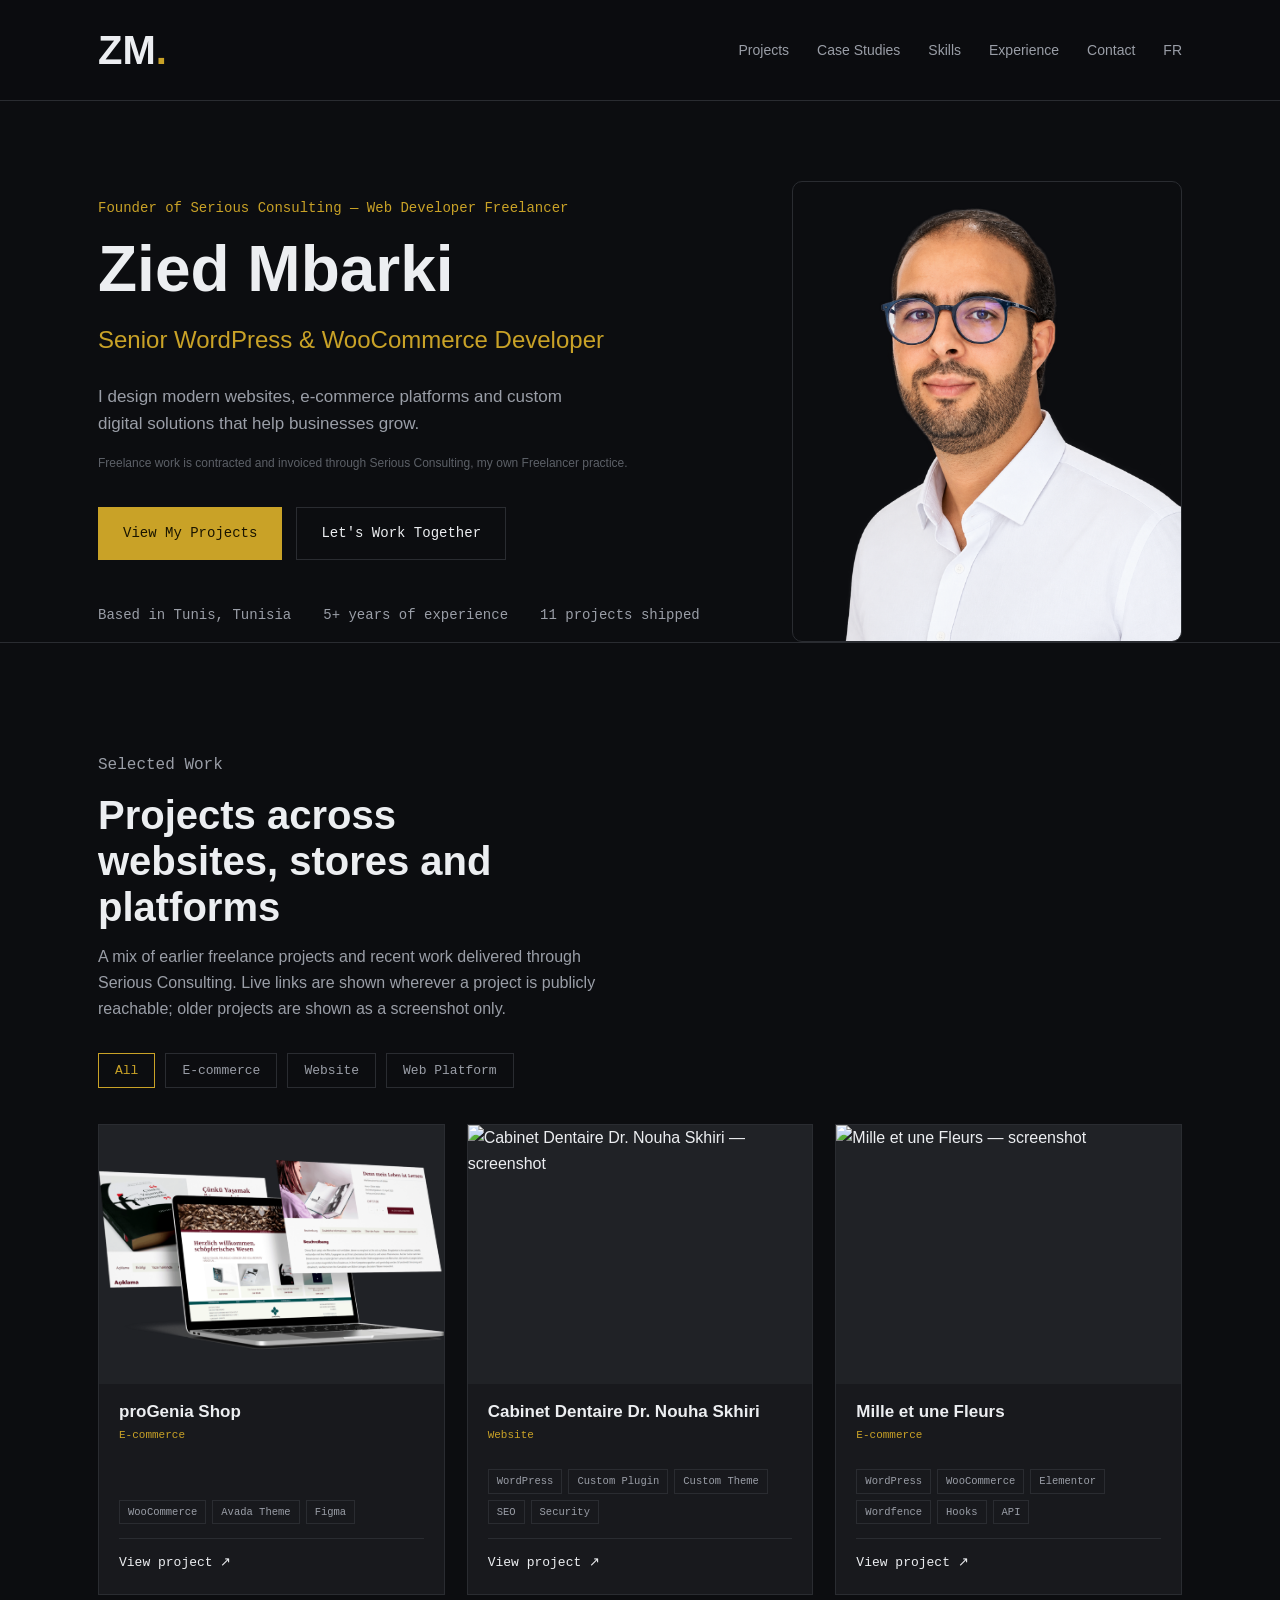
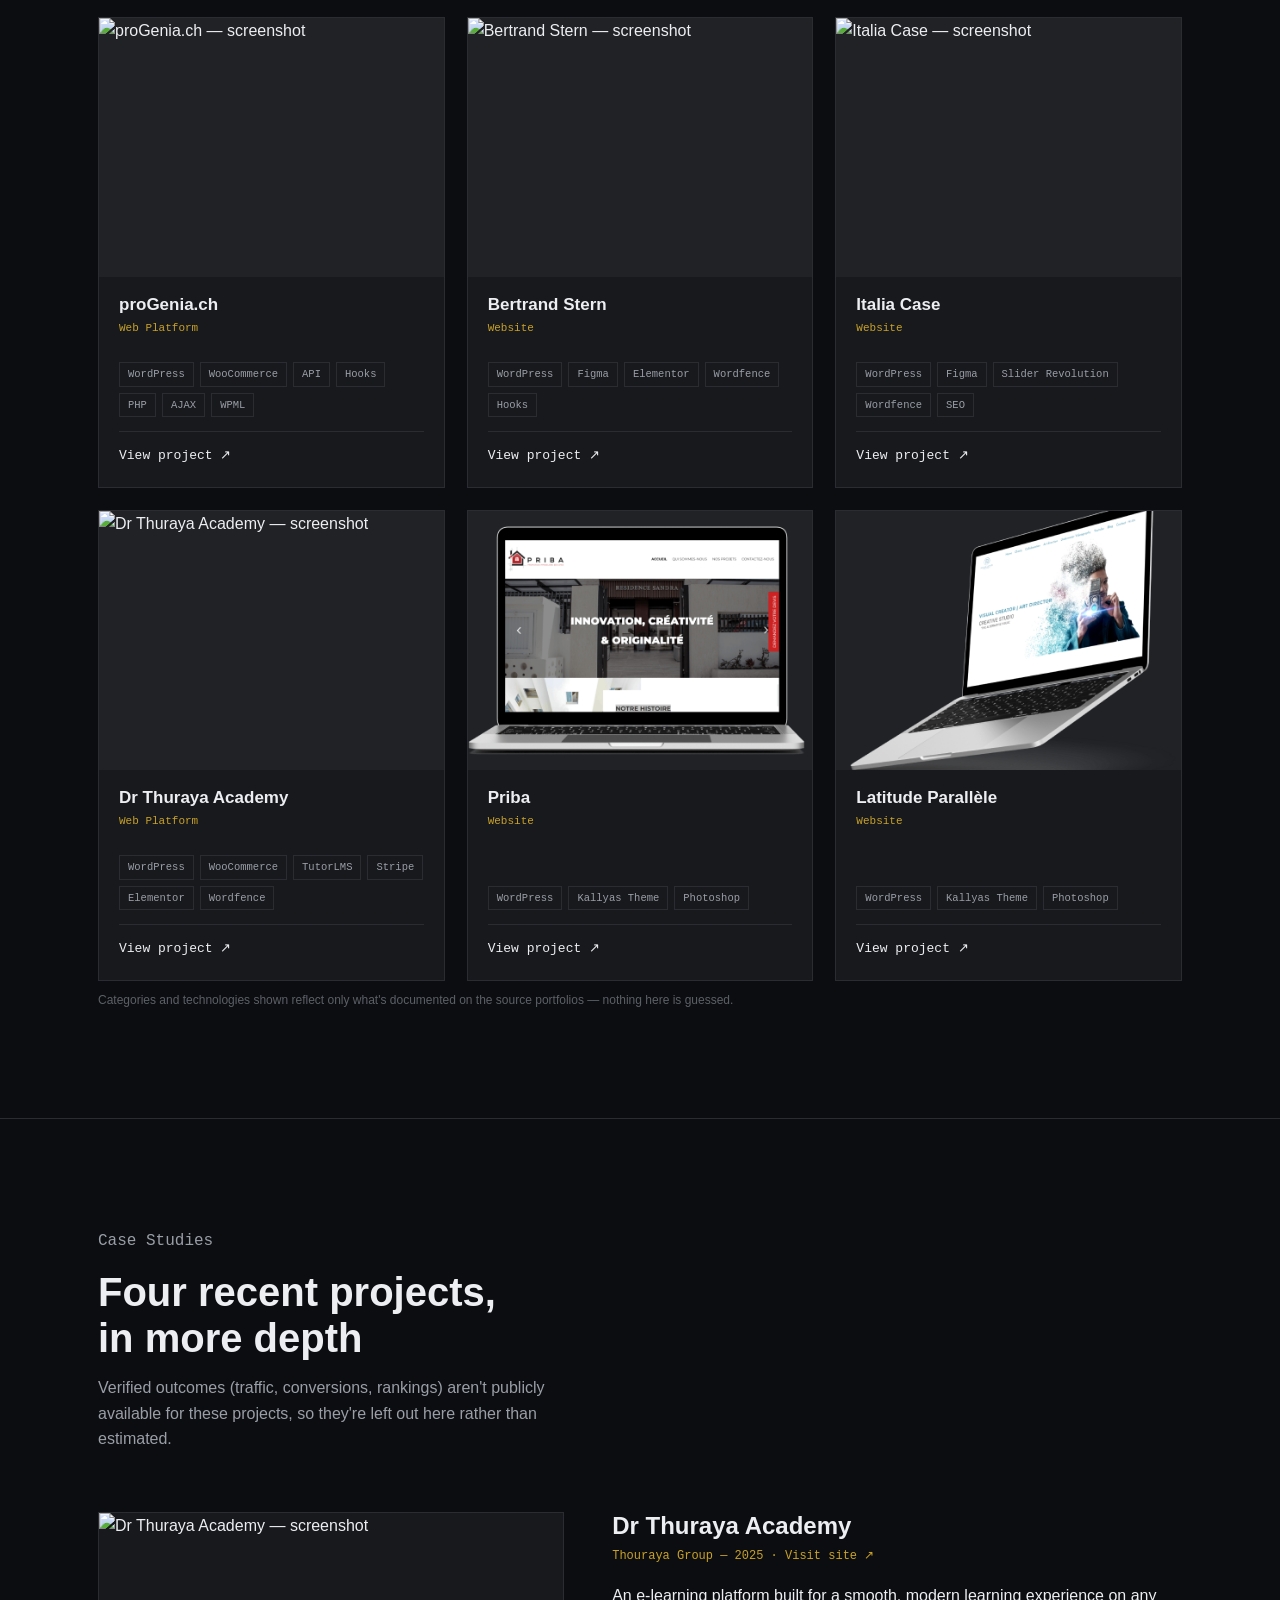
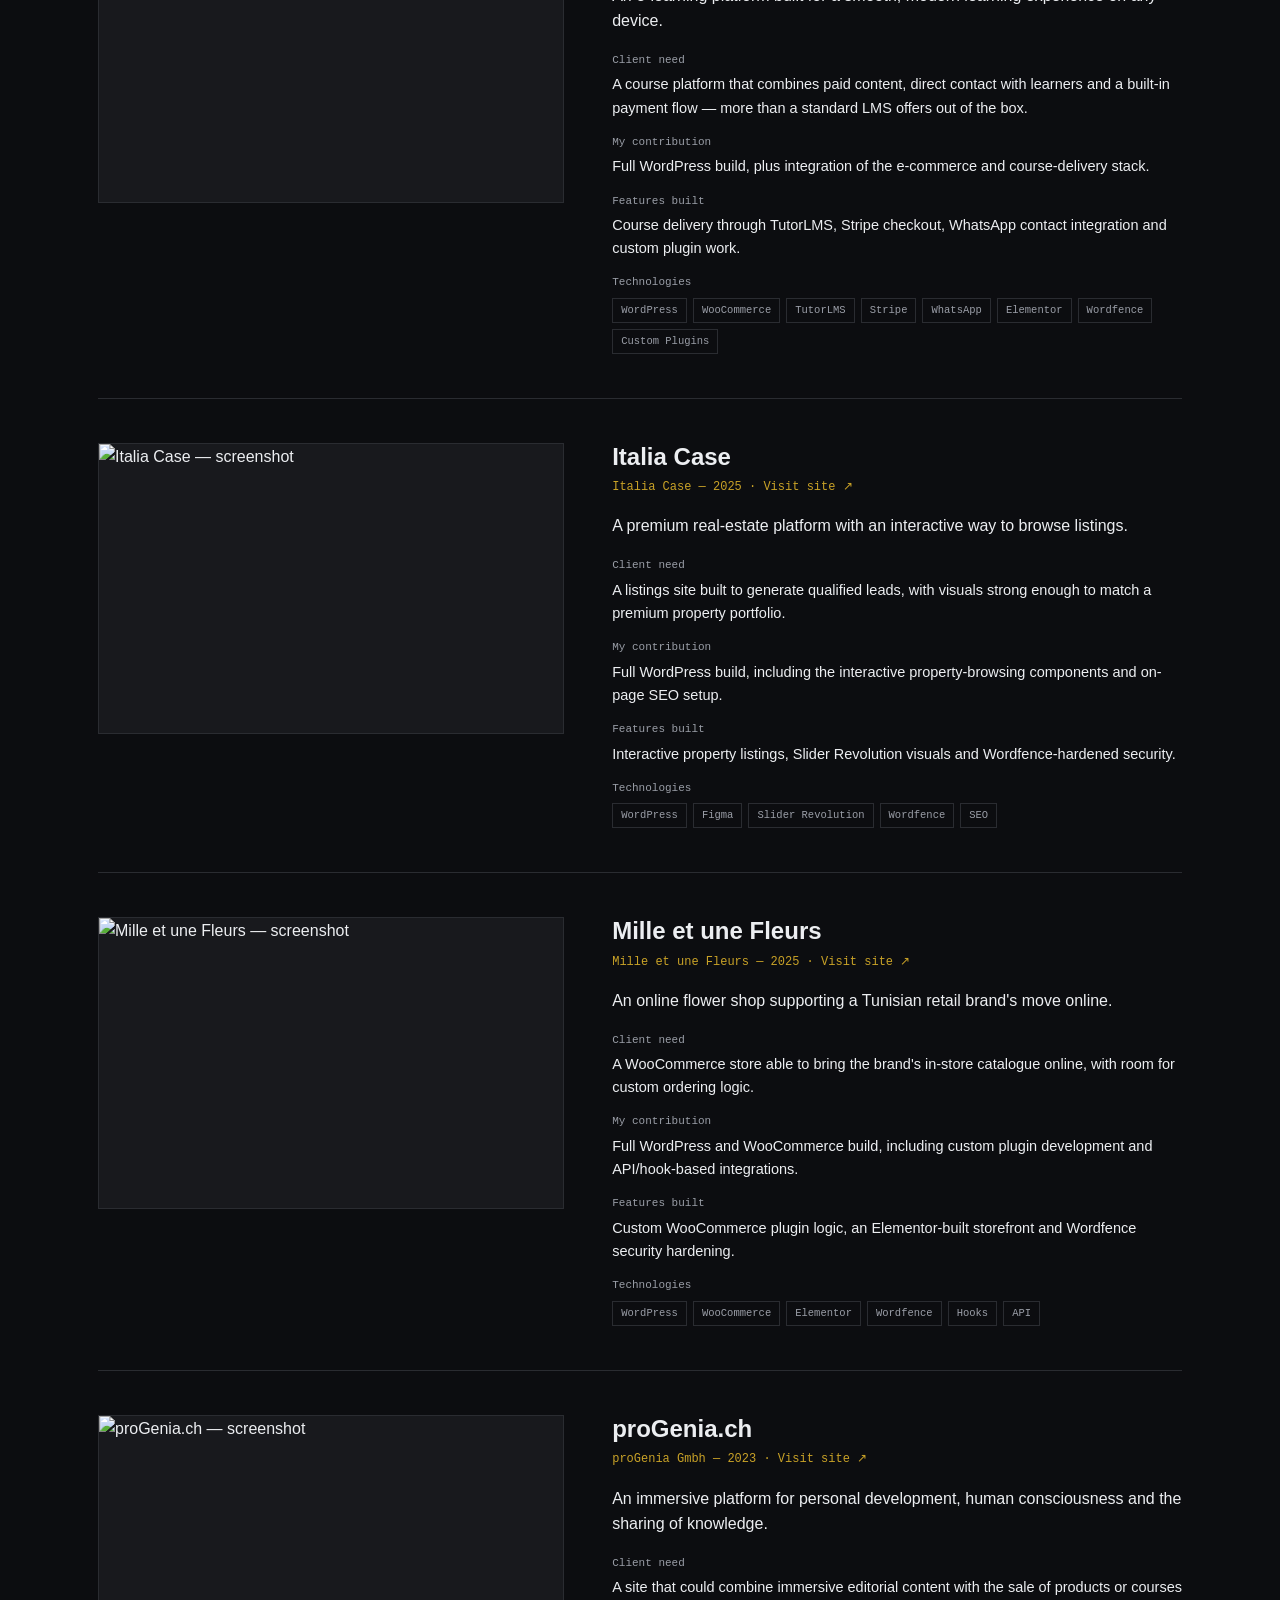
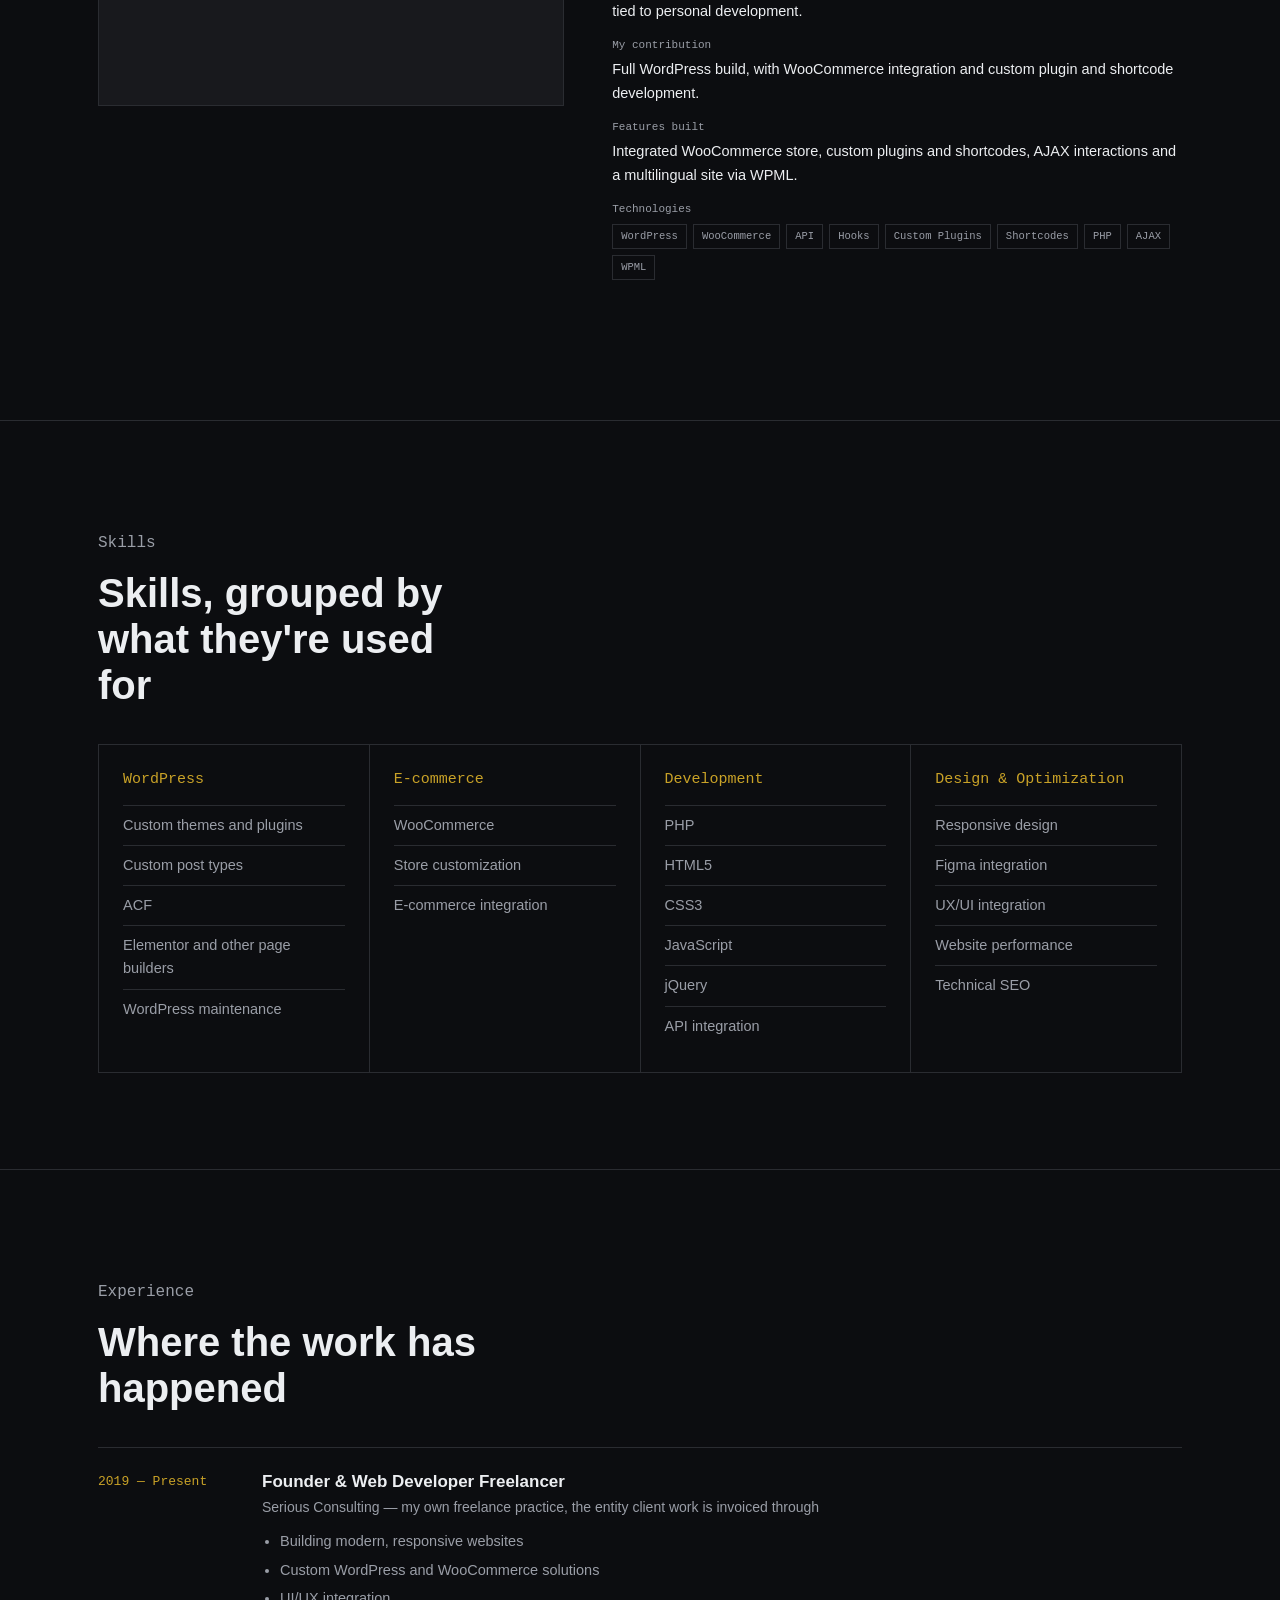
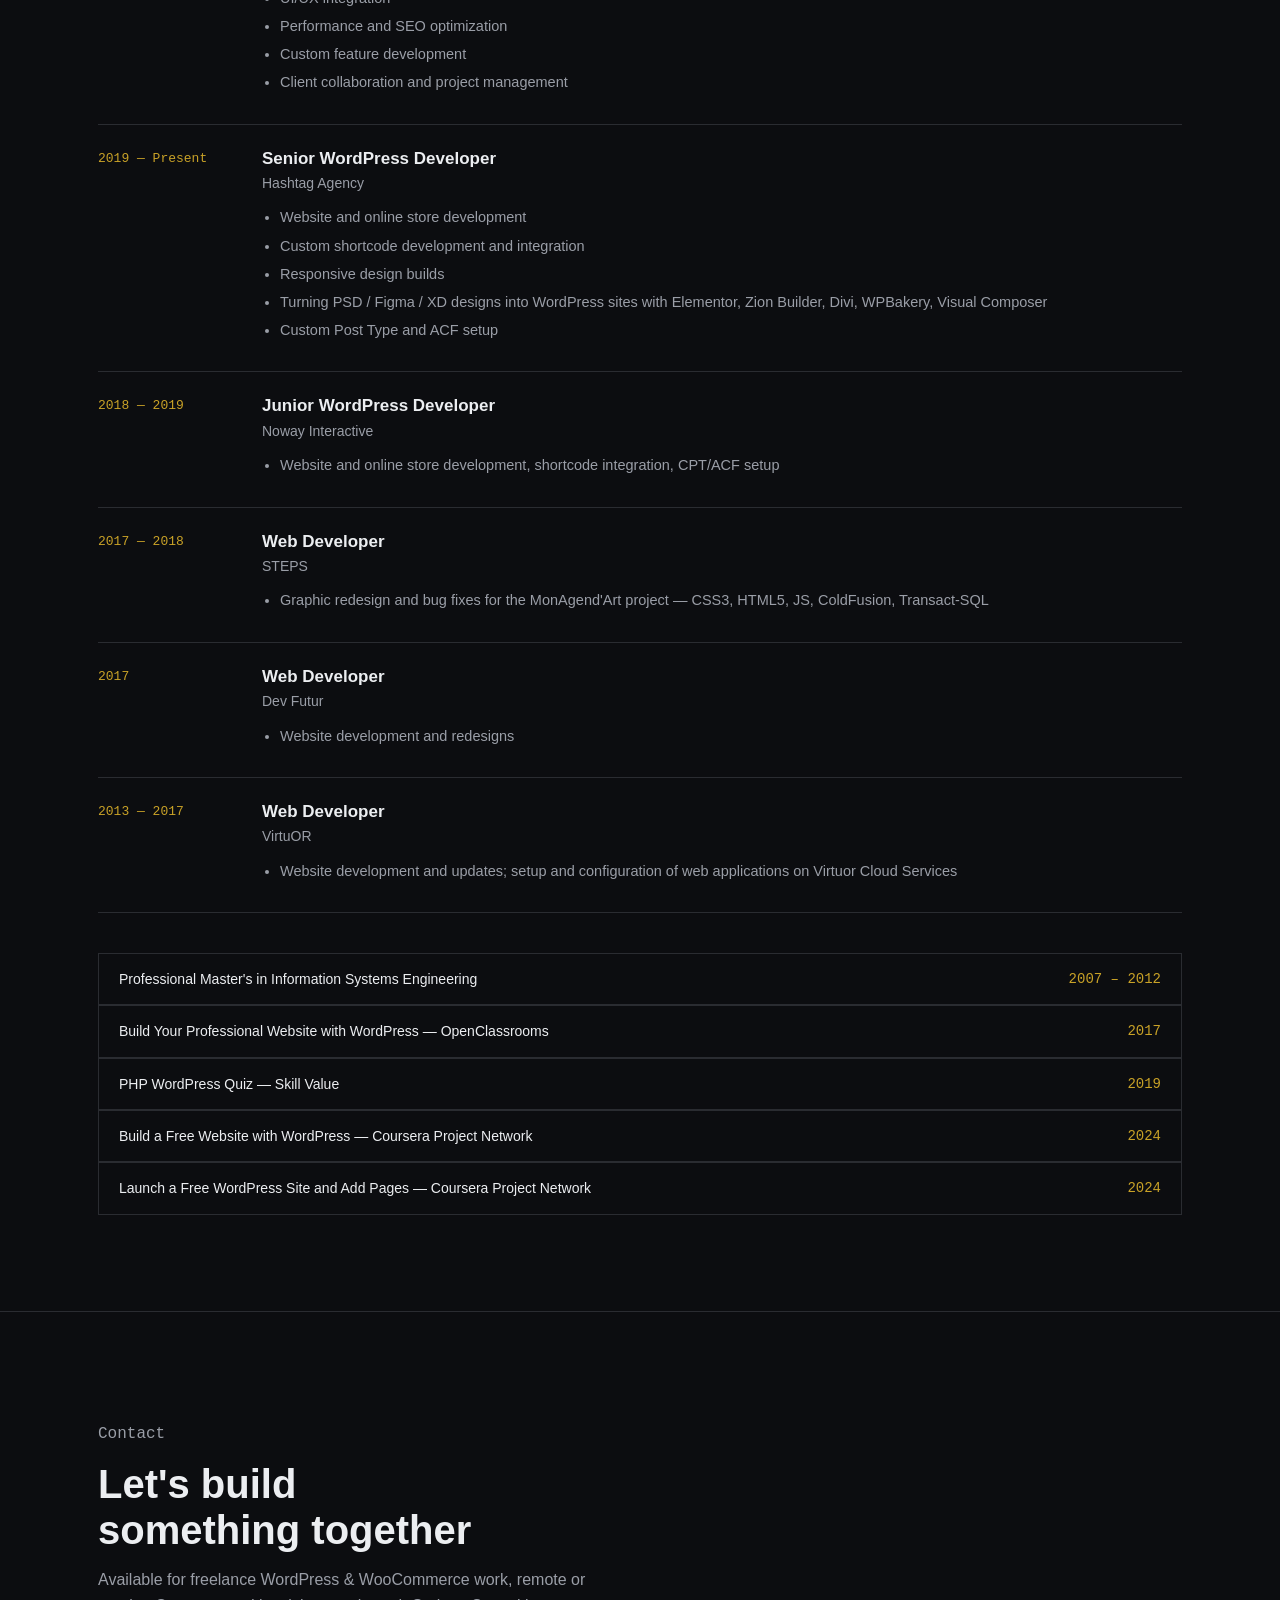
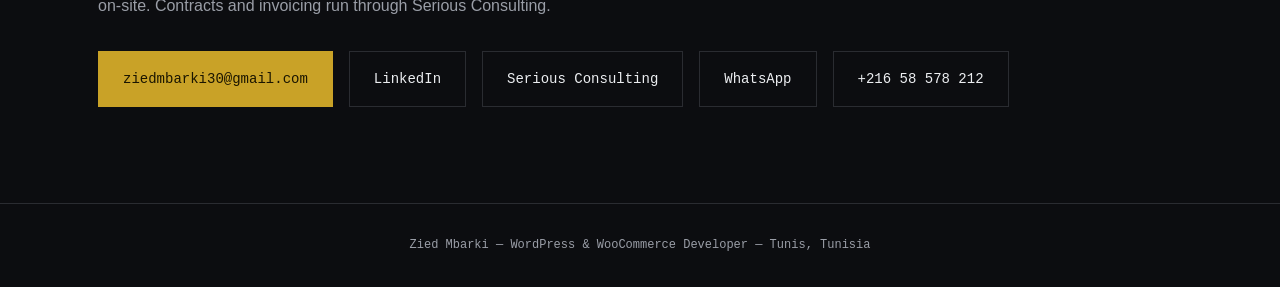
==== commit 81f06d4b: "main" ====
--- a/index-en.html
+++ b/index-en.html
@@ -16,6 +16,7 @@
 <link rel="preconnect" href="https://fonts.gstatic.com" crossorigin>
 <link href="https://fonts.googleapis.com/css2?family=Space+Grotesk:wght@400;500;600;700&family=Inter:wght@400;500;600&family=JetBrains+Mono:wght@400;500&display=swap" rel="stylesheet">
 <link rel="stylesheet" type="text/css" href="main.css">
+<link rel="icon" href="favicon.png" sizes="32x32">
 </head>
 <body>
 
@@ -29,7 +30,7 @@
       <li><a href="#skills">Skills</a></li>
       <li><a href="#experience">Experience</a></li>
       <li><a href="#contact">Contact</a></li>
-      <li><a href="index.php">FR</a></li>
+      <li><a href="index.html">FR</a></li>
     </ul>
   </div>
 </nav>
@@ -37,11 +38,11 @@
 <header class="hero" id="top">
   <div class="wrap hero-flex">
     <div class="hero-text">
-      <p class="eyebrow">Founder of Serious Consulting — Independent Web Developer</p>
+      <p class="eyebrow">Founder of Serious Consulting — Web Developer Freelancer</p>
       <h1>Zied Mbarki</h1>
       <p class="role">Senior WordPress &amp; WooCommerce Developer</p>
       <p class="lede">I design modern websites, e-commerce platforms and custom digital solutions that help businesses grow.</p>
-      <p class="note" style="margin-top:16px;">Freelance work is contracted and invoiced through Serious Consulting, my own independent practice.</p>
+      <p class="note" style="margin-top:16px;">Freelance work is contracted and invoiced through Serious Consulting, my own Freelancer practice.</p>
       <div class="cta-row">
         <a class="btn primary" href="#projects">View My Projects</a>
         <a class="btn" href="#contact">Let's Work Together</a>
@@ -53,7 +54,7 @@
       </div>
     </div>
     <div class="hero-portrait">
-      <img src="img/zied-mbarki-portrait.png" alt="Portrait of Zied Mbarki">
+      <img src="zied-mbarki-portrait.png" alt="Portrait of Zied Mbarki">
     </div>
   </div>
 </header>
@@ -115,7 +116,7 @@
       <div class="job">
         <div class="years">2019 — Present</div>
         <div>
-          <h3>Founder &amp; Independent Web Developer</h3>
+          <h3>Founder &amp; Web Developer Freelancer</h3>
           <div class="org">Serious Consulting — my own freelance practice, the entity client work is invoiced through</div>
           <ul>
             <li>Building modern, responsive websites</li>
